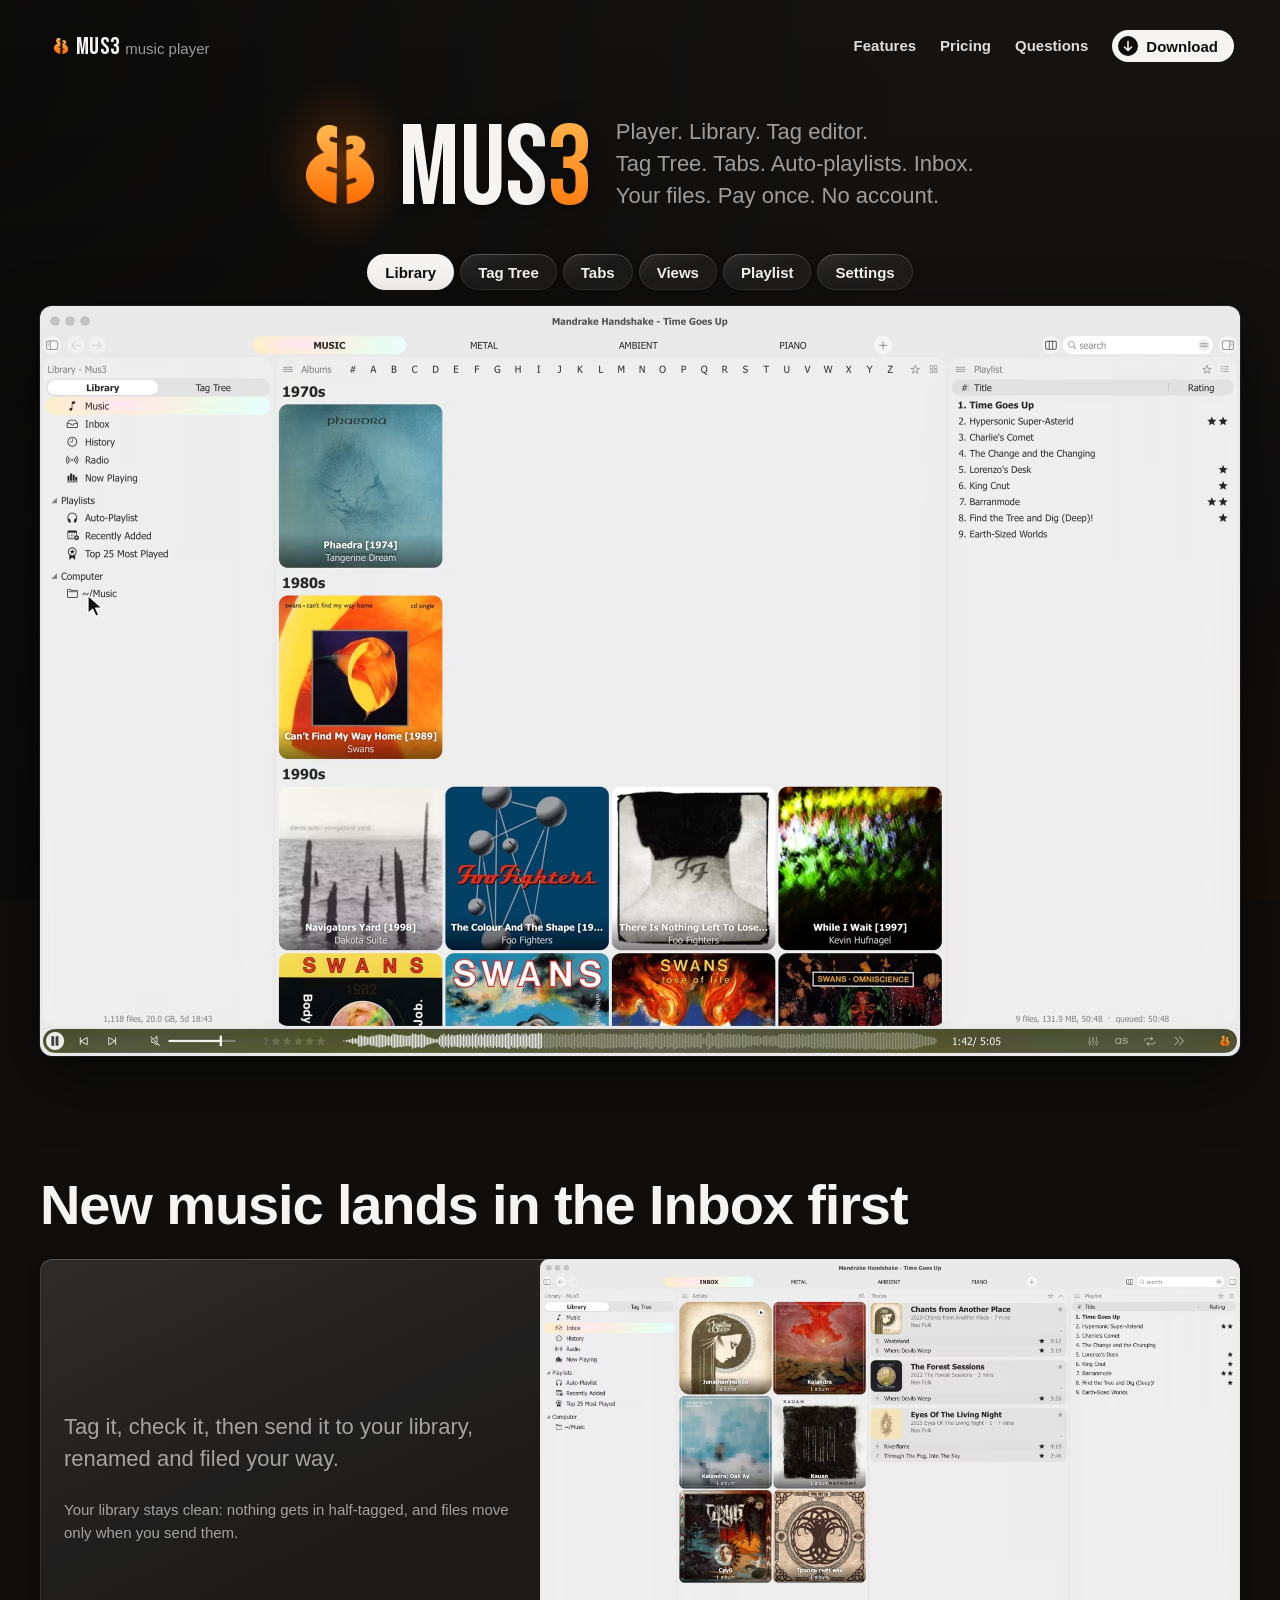
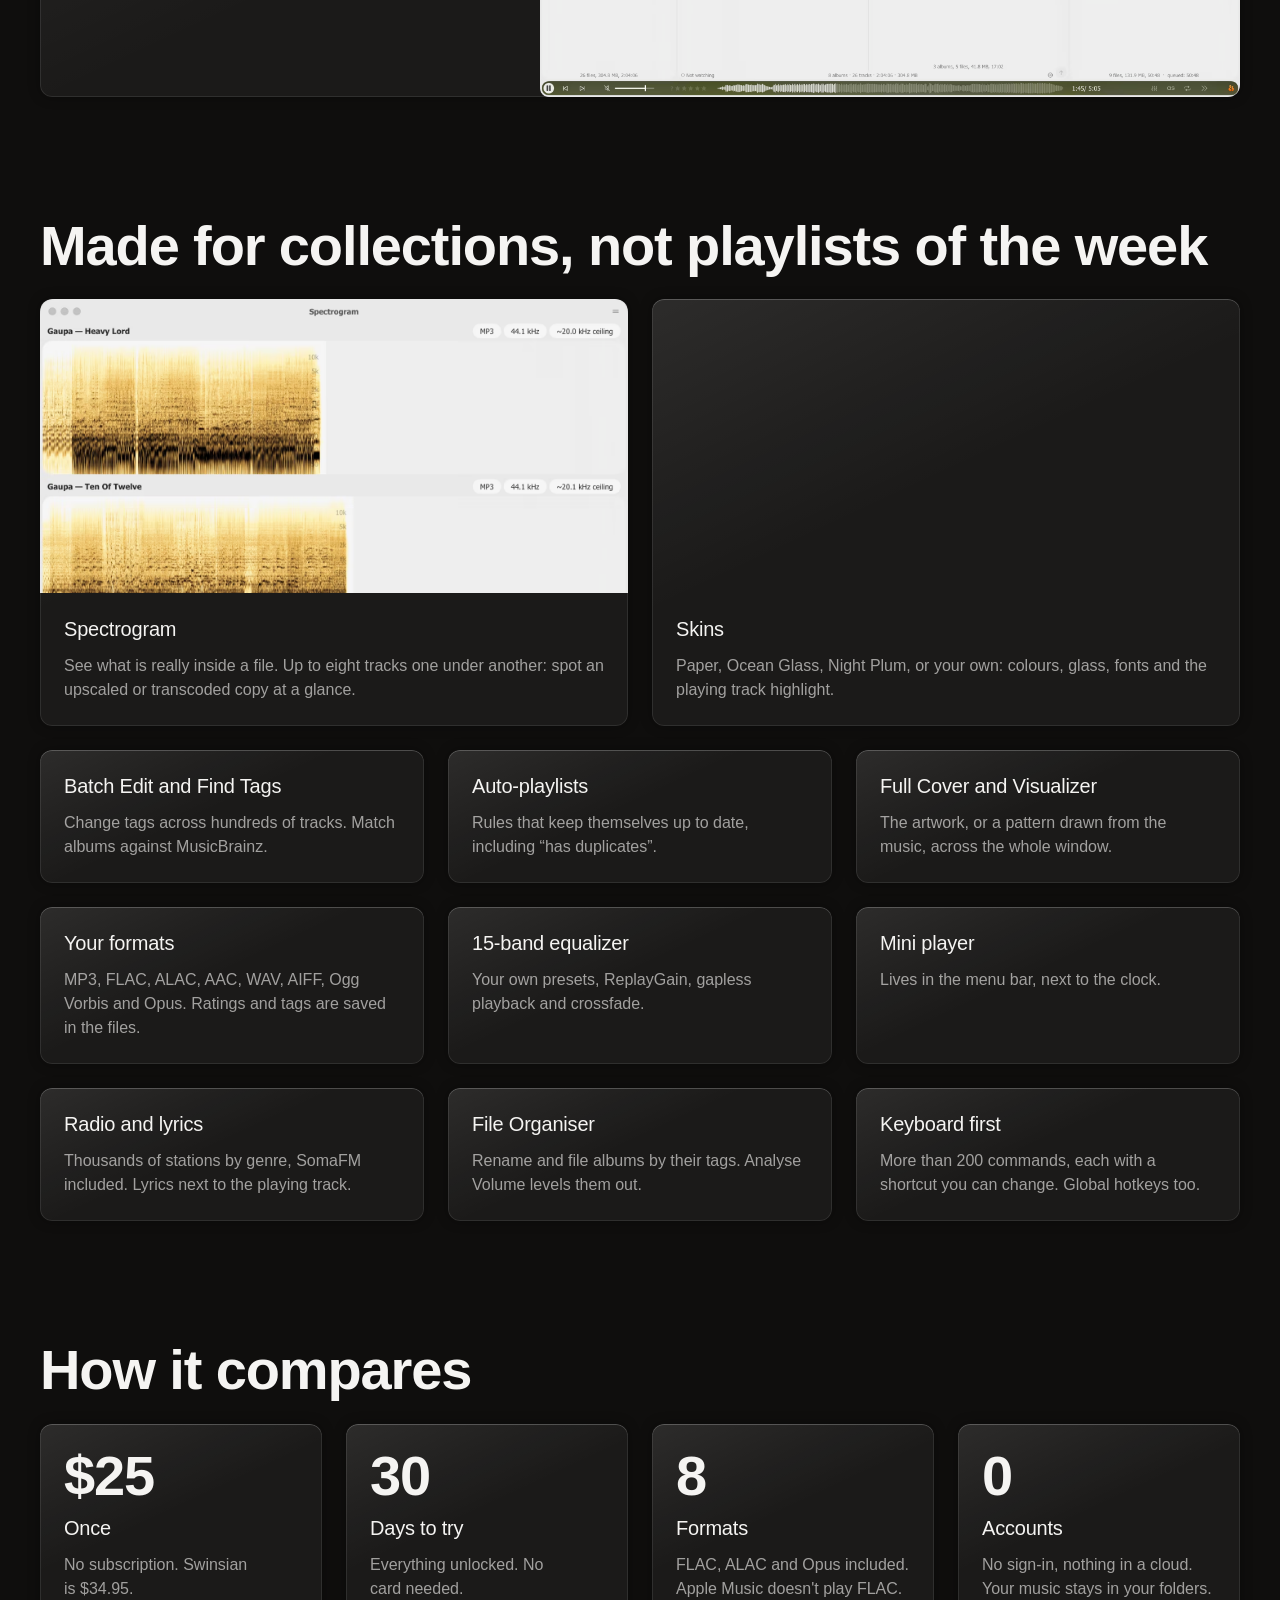
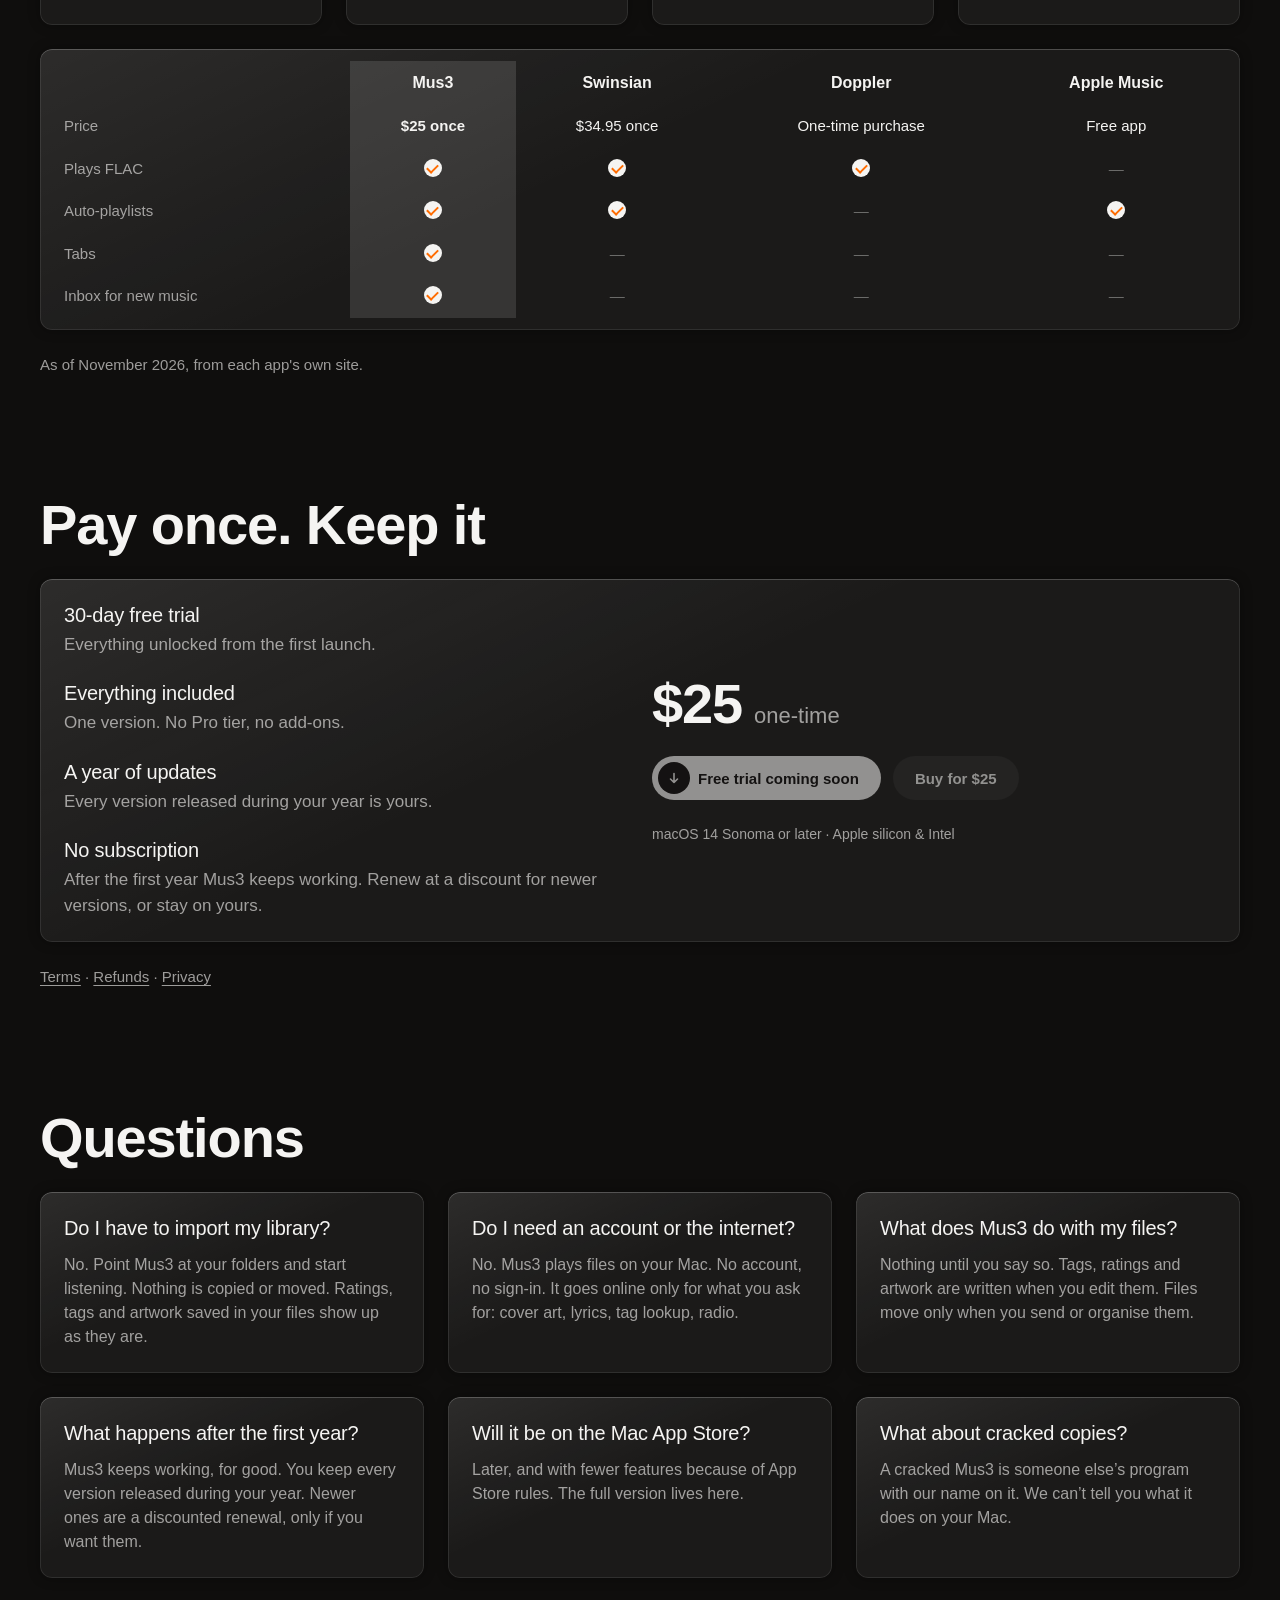
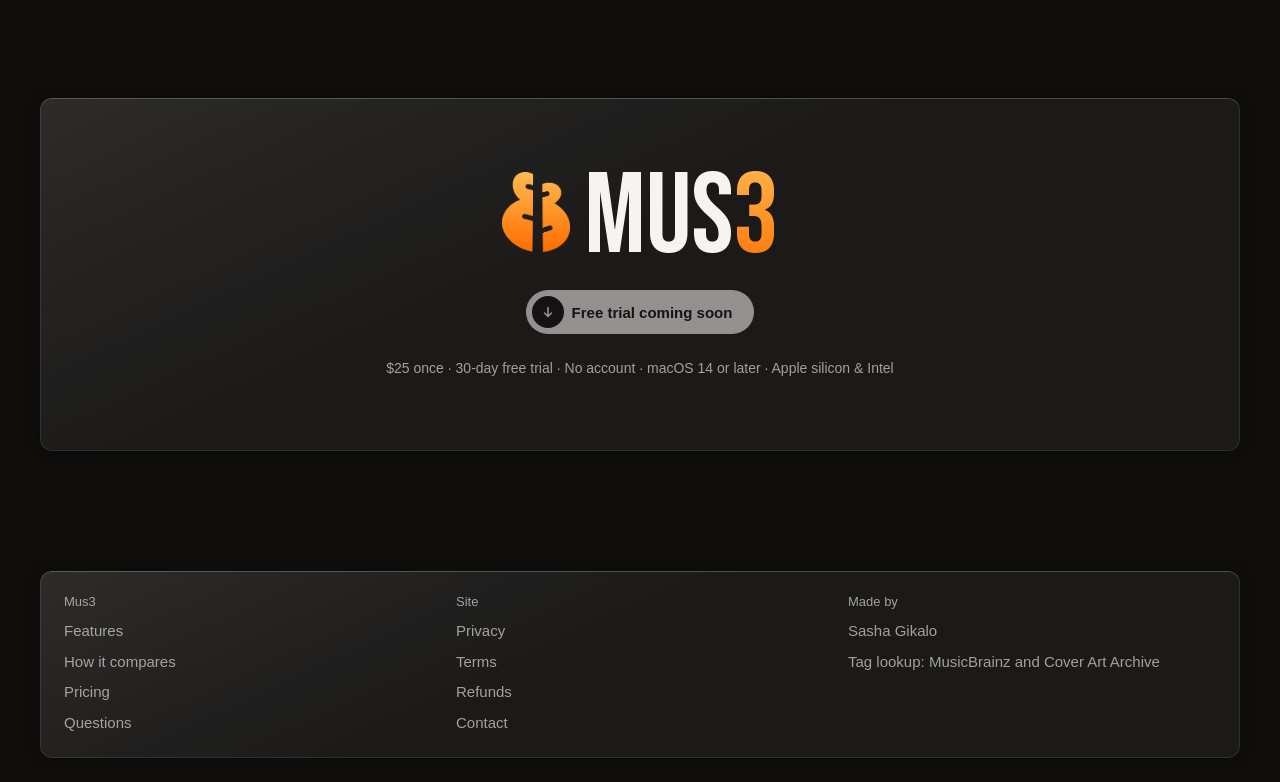
==== index.html @ f8a2e1d0 "Mus3 site Co-Authored-By: Claude Opus 5.5 <noreply@anthropic.com>" ====
<!doctype html>
<html lang="en">
<head>
<meta charset="utf-8">
<meta name="viewport" content="width=device-width, initial-scale=1">
<title>Mus3 — a music player for people who own their music</title>
<meta name="description" content="Mus3 is a music player, library and tag editor for macOS. Tag Tree, tabs, auto-playlists, batch tag editing, Inbox for new music. $25 once, 30-day free trial.">
<link rel="canonical" href="https://mus3.app/">
<link rel="icon" type="image/png" sizes="32x32" href="assets/favicon-32.png">
<link rel="icon" type="image/png" sizes="512x512" href="assets/icon.png">
<link rel="apple-touch-icon" href="assets/apple-touch-icon.png">
<meta property="og:type" content="website">
<meta property="og:url" content="https://mus3.app/">
<meta property="og:title" content="Mus3 — Player · Library · Editor">
<meta property="og:description" content="A music player for people who own their music. macOS 14 or later. $25 once, 30-day free trial.">
<meta property="og:image" content="https://mus3.app/assets/og.png">
<meta property="og:image:width" content="1200"><meta property="og:image:height" content="630">
<meta name="twitter:card" content="summary_large_image">
<meta name="theme-color" content="#0F0E0D">
<script>/* Движение (знак, ветер, листья, макет, появление блоков) — только если в системе не включено «Уменьшить движение».
   ?motion в адресе — включить принудительно: для проверки (панель браузера Claude включает «Уменьшить движение») */
if (!matchMedia('(prefers-reduced-motion: reduce)').matches || new URLSearchParams(location.search).has('motion')) document.documentElement.classList.add('motion');</script>
<!-- Для поисковиков: программа и вопросы (ответы — те же, что в #faq: менять вместе) -->
<script type="application/ld+json">
{"@context":"https://schema.org","@graph":[
 {"@type":"SoftwareApplication","name":"Mus3","applicationCategory":"MultimediaApplication","operatingSystem":"macOS 14 or later","url":"https://mus3.app/",
  "description":"Music player, library and tag editor for macOS.","offers":{"@type":"Offer","price":"25","priceCurrency":"USD"}},
 {"@type":"FAQPage","mainEntity":[
  {"@type":"Question","name":"Do I have to import my library?","acceptedAnswer":{"@type":"Answer","text":"No. Point Mus3 at your folders and start listening. Nothing is copied or moved. Ratings, tags and artwork saved in your files show up as they are."}},
  {"@type":"Question","name":"Do I need an account or the internet?","acceptedAnswer":{"@type":"Answer","text":"No. Mus3 plays files on your Mac. No account, no sign-in. It goes online only for what you ask for: cover art, lyrics, tag lookup, radio."}},
  {"@type":"Question","name":"What does Mus3 do with my files?","acceptedAnswer":{"@type":"Answer","text":"Nothing until you say so. Tags, ratings and artwork are written when you edit them. Files move only when you send or organise them."}},
  {"@type":"Question","name":"What happens after the first year?","acceptedAnswer":{"@type":"Answer","text":"Mus3 keeps working, for good. You keep every version released during your year. Newer ones are a discounted renewal, only if you want them."}},
  {"@type":"Question","name":"Will it be on the Mac App Store?","acceptedAnswer":{"@type":"Answer","text":"Later, and with fewer features because of App Store rules. The full version lives here."}},
  {"@type":"Question","name":"What about cracked copies?","acceptedAnswer":{"@type":"Answer","text":"A cracked Mus3 is someone else's program with our name on it. We can't tell you what it does on your Mac."}}]}]}
</script>
<style>
/* Страница устроена как сайт Sapfire (Sapfire/promo/site/index.html): один задник под всей страницей, поверх — стеклянные блоки;
   шапка-капсула; первый экран — знак · слово · слоган и живое окно; главный раздел «текст + снимок»; остальное плитками;
   цифры и таблица сравнения; последний экран; подвал-оглавление. Все размеры — отсюда, остальное выводится. */
:root {
  --lead-fs: clamp(19px, 2vw, 22px);   /* кегль слогана: от него в первом экране считается кегль слова */
  --display-cap-h: .7em;     /* высота прописных Bebas */
  --display-cap: -.052em;    /* центр прописных Bebas выше центра строки */
  --m: 24px;                 /* один модуль отступа: поля, промежутки, отступ внутри блока */
  --max: 1200px;
  --win-w: 1600; --win-r: 16;   /* окно Mus3 в точках: ширина и угол */
  --r-block: calc(min(var(--max), 100vw - 2 * var(--m)) * var(--win-r) / var(--win-w));   /* блок раздела = угол окна Mus3 на экране (при 1200 — 12) */
  --r-inner: max(0px, var(--r-block) - var(--m));   /* вложенное в блок: R − отступ */
  --h-btn: 44px;             /* кнопка-капсула */
  --h-nav: 44px;             /* шапка-капсула */
  --nav-pad: 6px;            /* отступ кнопки от края шапки и кружка от края кнопки */
  --h-chip: 36px;            /* кнопка сцены над окном */
  --section: calc(var(--m) * 5);   /* расстояние между разделами */
  --h2-fs: clamp(32px, 4.6vw, 56px);   /* заголовок раздела; им же — цифры в #compare и цена */
  --under-nav: calc(var(--h-nav) + 2 * var(--m));

  /* Задник (.bg): почти чёрный нейтральный, чуть тёплый; оранжевый — только как свет из угла и свечение за знаком.
     Блоки — нейтральное белое стекло поверх. Оранжевый остаётся в знаке, «3», отметках таблицы и точке макета */
  --coal: #0F0E0D;           /* фон; текст на светлой кнопке */
  --bg: var(--coal);
  --ink: #F5F4F2;
  --on-ink: var(--coal);
  --mute: rgb(245 244 242 / .62);
  --dark-ink: var(--ink); --dark-mute: var(--mute);   /* имена из блока знака */
  --shade: rgb(255 255 255 / .08);   /* призрачная кнопка, заглушки, строки настроек */
  --glass-rgb: 255 255 255; --glass-a: .05;
  --glass: rgb(var(--glass-rgb) / var(--glass-a));   /* стекло: шапка при прокрутке и все блоки — одно значение */
  --glass-sheen: .08; --glass-hi: .14; --glass-line: .09;   /* отлив, блик по верхней кромке, контур */
  --sh-rgb: 0 0 0; --sh-y: 0px; --sh-blur: 12px; --sh-a: .35;   /* тень блоков */
  --cur-sheen: 4; --cur-edge: 3; --cur-r: 900px; --cur-er: 60px; --cur-near: 200;   /* блик за курсором: сила пятна и кромки, радиусы, с какого расстояния (px) */
  --nav-rgb: 22 21 20; --nav-a: .62; --nav-dim: .7; --nav-blur: 20px; --nav-sat: 1.8;   /* стекло шапки своё: под ней проезжают светлые снимки */
  --glass-fill: linear-gradient(155deg, rgb(255 255 255 / var(--glass-sheen)), rgb(255 255 255 / 0) 45%), var(--glass);
  --glass-edge: inset 0 1px 0 rgb(255 255 255 / var(--glass-hi)), inset 0 0 0 1px rgb(255 255 255 / var(--glass-line)), 0 var(--sh-y) var(--sh-blur) rgb(var(--sh-rgb) / var(--sh-a));

  /* цвета знака: оранжевый сверху вниз */
  --c1: #FFBB51;
  --c2: #FF6C00;
  --mark: linear-gradient(var(--c1), var(--c2));
  --mark-ratio: calc(647 / 761);   /* знак assets/symbol.png: ширина к высоте */

  --sans: -apple-system, BlinkMacSystemFont, "SF Pro Display", "Helvetica Neue", sans-serif;   /* системный: со стороны ничего не грузится */
  --display: "Bebas Neue", "Impact", var(--sans);
}
@media (max-width: 720px) { :root { --m: 16px; } }
@font-face { font-family: "Bebas Neue"; src: url(assets/bebas-neue.woff2) format("woff2"); font-weight: 400; font-style: normal; font-display: swap; }

/* Задник: фиксированный, под всей страницей. Основа стоит; свет — отдельный слой, двигается только transform'ом
   (прокрутка: медленнее страницы и вверх; курсор: чуть к нему) — скрипт внизу */
.bg { position: fixed; inset: 0; z-index: -1; overflow: hidden; pointer-events: none;
      --fill-top: #151413; --fill-bottom: #0B0A0A;
      --light: 255 108 0; --light-a: .34; --light-x: 94%; --light-y: 90%; --light-r: 60vmax;   /* свет: цвет, сила, центр, радиус */
      --dark: 0 0 0; --dark-a: .5;   /* тень слева сверху */
      --par-scroll: .12; --par-max: .3; --par-cursor: 24; }   /* параллакс: доля прокрутки, предел сдвига в высотах экрана (слой света больше экрана на столько же с запасом), сдвиг за курсором, px */
.bg i { position: absolute; display: block; }
.bg .base { inset: 0; background: linear-gradient(to bottom, var(--fill-top), var(--fill-bottom)); }
.bg .dark { inset: -20%; background: radial-gradient(ellipse 55% 70% at 12% 20%, rgb(var(--dark) / var(--dark-a)), rgb(var(--dark) / 0)); }
.bg .glow { inset: -50%; will-change: transform;
            background: radial-gradient(circle var(--light-r) at var(--light-x) var(--light-y), rgb(var(--light) / var(--light-a)), rgb(var(--light) / calc(var(--light-a) * .35)) 30%, rgb(var(--light) / 0) 100%); }

* { box-sizing: border-box; margin: 0; padding: 0; }
html { overflow-x: clip; scroll-behavior: smooth; scroll-padding-top: var(--under-nav); }
body { font: 17px/1.5 var(--sans); background: var(--bg); color: var(--ink); -webkit-font-smoothing: antialiased; }
img { display: block; }
a { color: inherit; text-decoration: none; }
button { font: inherit; color: inherit; background: none; border: 0; cursor: pointer; }
[hidden] { display: none !important; }
.wrap { max-width: calc(var(--max) + 2 * var(--m)); margin: 0 auto; padding: 0 var(--m); }

.block { background: var(--glass-fill); box-shadow: var(--glass-edge); border-radius: var(--r-block); padding: var(--m); }
/* Стекло за курсором: отлив (пятно внутри) и блик кромки. Скрипт внизу ставит блоку --gx/--gy (курсор в его координатах) и --gk (близость) */
.glassy { position: relative; isolation: isolate; }
.glassy.near::before, .glassy.near::after { content: ""; position: absolute; inset: 0; z-index: -1; border-radius: inherit; pointer-events: none; transition: opacity .3s; }
.glassy::before { opacity: calc(var(--gk, 0) * var(--cur-sheen));
                  background: radial-gradient(circle var(--cur-r) at var(--gx, 50%) var(--gy, 50%), rgb(255 255 255 / .08), rgb(255 255 255 / .062) 25%, rgb(255 255 255 / .026) 50%, rgb(255 255 255 / .004) 75%, rgb(255 255 255 / 0) 92%); }
.glassy::after { opacity: calc(var(--gk, 0) * var(--cur-edge)); padding: 1px;
                 background: radial-gradient(circle var(--cur-er) at var(--gx, 50%) var(--gy, 50%), rgb(255 255 255 / .3), rgb(255 255 255 / .233) 25%, rgb(255 255 255 / .099) 50%, rgb(255 255 255 / .014) 75%, rgb(255 255 255 / 0) 92%);
                 -webkit-mask: linear-gradient(#000 0 0) content-box, linear-gradient(#000 0 0); -webkit-mask-composite: xor;
                 mask: linear-gradient(#000 0 0) content-box exclude, linear-gradient(#000 0 0); }

h1, h2, h3 { font-weight: 600; letter-spacing: -.02em; }
h2 { font-size: var(--h2-fs); line-height: 1.05; text-wrap: balance; }
h3 { font-size: 20px; line-height: 1.25; font-weight: 500; letter-spacing: -.01em; }
p { text-wrap: pretty; }
.eyebrow { font: 500 13px/1 var(--sans); color: var(--mute); }
.lead { font-size: var(--lead-fs); line-height: 1.45; color: var(--mute); }
.quiet { font-size: 15px; color: var(--mute); }
.quiet a { text-decoration: underline; text-underline-offset: 3px; }
.meta { font-size: 14px; color: var(--mute); }
.meta span + span::before { content: " · "; }
.meta { text-wrap: balance; }
.meta span { white-space: nowrap; }   /* факт целиком на одной строке: «Apple silicon & Intel» не рвётся */
kbd { display: inline-block; min-width: 24px; padding: 2px 8px; border-radius: 12px; background: var(--shade); font: 500 13px/20px var(--sans); text-align: center; }

.btn { display: inline-flex; align-items: center; gap: 8px; height: var(--h-btn); padding: 0 calc(var(--h-btn) / 2); border-radius: calc(var(--h-btn) / 2);
       font: 600 15px/1 var(--sans); white-space: nowrap; transition: transform .15s; }
.btn:active { transform: scale(.97); }
.btn-primary { background: var(--ink); color: var(--on-ink); }
.btn-ghost { background: var(--shade); }
/* Пока нет сборки и магазина: кнопка видна, но не нажимается (data-todo). Появится .dmg / оплата — вернуть href и прежнюю подпись */
.btn[data-todo] { opacity: .55; pointer-events: none; cursor: default; }
/* Кружок со значком в капсуле: отступ до края — как у кнопки в шапке, круг концентричен торцу капсулы */
.btn .dot { flex: none; width: calc(var(--h-btn) - 2 * var(--nav-pad)); height: calc(var(--h-btn) - 2 * var(--nav-pad)); border-radius: 50%;
            margin-left: calc(var(--nav-pad) - var(--h-btn) / 2); background: var(--on-ink); color: var(--ink); display: grid; place-items: center; }
.btn .dot svg { width: 14px; height: 14px; }
.row { display: flex; flex-wrap: wrap; align-items: center; gap: calc(var(--m) / 2); }

section { margin-top: var(--section); }
.head { display: grid; gap: var(--m); margin-bottom: var(--m); }
.grid3 { display: grid; grid-template-columns: repeat(3, 1fr); gap: var(--m); }
@media (max-width: 900px) { .grid3 { grid-template-columns: 1fr; } }
.tile { display: grid; gap: calc(var(--m) / 2); align-content: start; }
.tile p { color: var(--mute); font-size: 16px; }

/* Появление при прокрутке: блок всплывает, соседи — с шагом 70 мс (--i) */
.motion [data-reveal] { opacity: 0; transform: translateY(16px); transition: opacity .6s ease, transform .6s ease; transition-delay: calc(var(--i, 0) * 70ms); }
.motion [data-reveal].in { opacity: 1; transform: none; }

/* 0. Шапка: наверху без подложки; поехала страница — тёмное стекло (класс .scrolled на <html>) */
.nav { --h-btn: calc(var(--h-nav) - 2 * var(--nav-pad));   /* кнопка в шапке — капсула на 6 меньше, концентрична */
       position: sticky; top: var(--m); z-index: 10; margin-top: var(--m); }
.nav .bar { display: flex; align-items: center; gap: var(--m); height: var(--h-nav); padding: var(--nav-pad); border-radius: calc(var(--h-nav) / 2);
            transition: background-color .3s, box-shadow .3s, -webkit-backdrop-filter .3s, backdrop-filter .3s; }
.scrolled .nav .bar { background: linear-gradient(155deg, rgb(255 255 255 / .14), rgb(255 255 255 / 0) 45%), rgb(var(--nav-rgb) / var(--nav-a));
                      -webkit-backdrop-filter: blur(var(--nav-blur)) saturate(var(--nav-sat)) brightness(var(--nav-dim));
                      backdrop-filter: blur(var(--nav-blur)) saturate(var(--nav-sat)) brightness(var(--nav-dim));
                      box-shadow: var(--glass-edge); }
.logo { display: flex; align-items: center; gap: 8px; font: 400 24px/1 var(--display); letter-spacing: .02em; flex-shrink: 0; white-space: nowrap; }
.glyph { display: block; flex: none; height: var(--display-cap-h); width: calc(var(--display-cap-h) * var(--mark-ratio)); background: var(--mark);   /* знак ростом с прописные MUS3 */
  -webkit-mask: url(assets/symbol.png) center / 100% 100% no-repeat; mask: url(assets/symbol.png) center / 100% 100% no-repeat; }
.nav .logo .glyph { margin-left: calc((var(--h-nav) - var(--display-cap-h)) / 2 - var(--nav-pad)); }   /* на равном отступе от торца */
.nav .logo span { position: relative; top: calc(-1 * var(--display-cap)); }   /* середина прописных Bebas — на середине знака */
.nav .logo small { font: 400 15px/1 var(--sans); letter-spacing: 0; color: var(--mute); }   /* «music player» — кеглем ссылок шапки, приглушённо */
.nav .links { display: flex; gap: var(--m); margin-left: auto; font-size: 15px; font-weight: 600; }
.nav .links a { opacity: .9; } .nav .links a:hover { opacity: 1; }
@media (max-width: 720px) { .nav .links { display: none; } .nav .btn { margin-left: auto; } .nav .bar { gap: 0; } }
@media (max-width: 400px) { .nav .logo small { display: none; } }

/* 1. Первый экран — на общем заднике: знак · слово · слоган, ряд сцен у самого окна, живое окно */
.hero { display: grid; justify-items: center; gap: var(--m); margin-top: calc(var(--m) * 2); text-align: center; }
/* первый экран как у Sapfire: знак · слово · слоган в ряд.
   Высота слова = высота слогана: от верха прописных первой строки до базовой третьей (системный шрифт, строка 1.45: верх прописных .400f, базовая третьей 4.005f → 3.605f).
   Bebas: прописные .7 кегля → кегль слова 3.605f / .7; при строке .85 верх прописных .025 кегля от верха.
   Знак ростом с тот же текст и стоит вровень с ним. Уже 980 — знак и слово в ряд, слоган под ними, по центру */
.intro { --lead-fs: clamp(19px, 2vw, 22px); --text-h: calc(var(--lead-fs) * 3.605); --name-fs: calc(var(--text-h) / .7);
  --cap-top: calc(var(--lead-fs) * .400);
  display: grid; grid-template-columns: repeat(3, auto); grid-template-areas: "mark word lead"; justify-content: center; align-items: start;
  column-gap: var(--m); row-gap: var(--m); text-align: left; }
.intro .emblem { grid-area: mark; width: calc(var(--text-h) * var(--mark-ratio)); min-width: 0; margin: var(--cap-top) 0 0; }
.intro .name { grid-area: word; font: 400 var(--name-fs)/.85 "Bebas Neue", var(--sans); letter-spacing: 0; margin-top: calc(var(--cap-top) - var(--name-fs) * .025);
  text-shadow: 0 2px 12px rgba(0,0,0,.35); }
.hero .intro .lead { grid-area: lead; font: 400 var(--lead-fs)/1.45 var(--sans); color: var(--dark-mute); max-width: none; margin: 0; }
.intro .lead b { font-weight: 600; color: var(--dark-ink); }
@media (max-width: 980px) {
  .intro { grid-template-columns: 1fr auto auto 1fr; grid-template-areas: ". mark word ." "lead lead lead lead"; }   /* знак вплотную к слову, слоган под ними */
  .hero .intro .lead { text-align: center; } }
@media (max-width: 720px) { .intro .lead br { display: none; } }
/* «3» — в цветах знака */
.intro .three { background: var(--mark);
  -webkit-background-clip: text; background-clip: text; color: transparent;
  text-shadow: none; filter: drop-shadow(0 2px 12px rgba(0,0,0,.35));   /* тень как у «Mus», но не поверх цвета */
  display: inline-block; padding: .15em 0; margin: -.15em 0; }   /* фон под цвет шире строки — иначе верх и низ цифры обрезаются (line-height .8) */

/* знак: силуэт из assets/symbol.png (маска), залит цветами иконки. Две половины — слева и справа от ствола — поднимаются по очереди;
   сзади мягкое свечение тех же цветов (градиент, без размытия) */
:root {
  --spring: linear(0, .045, .166, .339, .538, .741, .931, 1.092, 1.216, 1.298, 1.34, 1.344, 1.317, 1.267, 1.203, 1.132, 1.063, 1.001, .95, .913, .89, .881, .884, .896, .916, .939, .963, .985, 1.003, 1.016, 1.024, 1.027, 1.026, 1.022, 1.015, 1.008, 1.001, .996, .992, .99, .99, .991, .993, .996, .999, 1.001, 1.003, 1.004, 1.004, 1.003, 1.002, 1.001, 1);
  --tempo: 1;                                  /* темп появления */
  --t-in: calc(.7s * var(--tempo));            /* половина знака встаёт на место */
  --t-step: calc(.14s * var(--tempo));         /* вторая половина — следом */
  --t-stop: calc(var(--t-step) + var(--t-in) * .35);   /* знак почти на месте — всплывают слово и слоган */
  --t-mark: calc(.5s * var(--tempo));
  --t-glow: 1.4s;                              /* свечение разгорается */
  --t-breath: 6s;                              /* и дальше дышит */
  --mark-split: 52.5%;                           /* где ствол делит знак */
  --mark-rise: 22%;                            /* откуда поднимается половина */
  --glow-a: .34;                               /* сила свечения */
}
.emblem { position: relative; aspect-ratio: var(--mark-ratio); }
.emblem .half { position: absolute; inset: 0; background: var(--mark);
  -webkit-mask: url(assets/symbol.png) center / 100% 100% no-repeat; mask: url(assets/symbol.png) center / 100% 100% no-repeat; }
.emblem .half.l { clip-path: inset(-30% calc(100% - var(--mark-split)) -30% -30%); }
.emblem .half.r { clip-path: inset(-30% -30% -30% var(--mark-split)); }
.emblem .glow { position: absolute; inset: -60%; z-index: -1; pointer-events: none; opacity: var(--glow-a);
  background: radial-gradient(closest-side, var(--c2), rgb(255 108 0 / .35) 45%, transparent 100%); }
/* листочки: ромбики цвета кроны слетают из-под курсора (скрипт внизу страницы); только transform и opacity */
.emblem { --leaf: 9%; }                        /* ширина листочка от ширины знака */
.emblem .leaf { position: absolute; left: 0; top: 0; width: var(--leaf); aspect-ratio: 5 / 8; margin: calc(var(--leaf) * -.8) 0 0 calc(var(--leaf) * -.5);
  clip-path: polygon(50% 0, 100% 50%, 50% 100%, 0 50%); pointer-events: none; will-change: transform, opacity; }
.motion .emblem .half { animation: half-in var(--t-in) var(--spring) both; }
.motion .emblem .half.r { animation-delay: var(--t-step); }
.motion .emblem .glow { animation: fade-in var(--t-glow) ease-out var(--t-stop) both, breath var(--t-breath) ease-in-out calc(var(--t-stop) + var(--t-glow)) infinite; }
.motion .intro .name, .motion .intro .lead { animation: rise var(--t-mark) var(--spring) var(--t-stop) both; }
@keyframes half-in { from { opacity: 0; transform: translateY(var(--mark-rise)); } 30% { opacity: 1; } }
@keyframes fade-in { from { opacity: 0; } }
@keyframes rise { from { opacity: 0; transform: translateY(.08em); } }
@keyframes breath { 50% { opacity: calc(var(--glow-a) * .7); transform: scale(1.05); } }

/* Сцены: фишки-стекло у самого окна; подписи сцены на экране нет — сцену видно в окне (строка остаётся для чтения с экрана) */
.scenes { display: flex; flex-wrap: wrap; justify-content: center; gap: 6px; margin-top: calc(var(--m) / 2); }
.scenes button { position: relative; overflow: hidden; isolation: isolate; height: var(--h-chip); padding: 0 calc(var(--h-chip) / 2); border-radius: calc(var(--h-chip) / 2);
                 font: 600 15px/1 var(--sans); background: var(--glass-fill); transition: background-color .2s, color .2s, transform .15s;
                 box-shadow: inset 0 1px 0 rgb(255 255 255 / var(--glass-hi)), inset 0 0 0 1px rgb(255 255 255 / var(--glass-line)), 0 calc(var(--sh-y) / 2) calc(var(--sh-blur) / 2) rgb(var(--sh-rgb) / calc(var(--sh-a) * .7)); }
.scenes button:hover { background: linear-gradient(rgb(255 255 255 / .08), rgb(255 255 255 / .08)), var(--glass-fill); }
.scenes button:active { transform: scale(.97); }
.scenes button:focus-visible { outline: 2px solid var(--ink); outline-offset: 2px; }
.scenes button.on { background: var(--ink); color: var(--on-ink); box-shadow: none; }
/* Мерцание: фишки по очереди слева направо на миг светлеют; на выбранной не нужно. Меняется только яркость */
.scenes button::after { content: ""; position: absolute; inset: 0; z-index: -1; pointer-events: none; border-radius: inherit; background: rgb(255 255 255 / .22); opacity: 0;
                        animation: chip-twinkle 5s ease-in-out infinite; animation-delay: calc(var(--i, 0) * .18s + 1s); }
.scenes button:nth-child(2) { --i: 1; } .scenes button:nth-child(3) { --i: 2; } .scenes button:nth-child(4) { --i: 3; } .scenes button:nth-child(5) { --i: 4; } .scenes button:nth-child(6) { --i: 5; }
.scenes button.on::after { content: none; }
@keyframes chip-twinkle { 0%, 100% { opacity: 0; } 6% { opacity: 1; } 14% { opacity: 0; } }
/* Телефон: живой окно не читается — вместо него снимок с углами окна, фишек нет */
.still { display: none; width: 100%; height: auto; border-radius: calc(100vw / var(--win-w) * var(--win-r)); box-shadow: 0 0 0 1px rgb(255 255 255 / .1); }
@media (max-width: 720px) { .scenes, .mock { display: none; } .still { display: block; } }
.scene-line { position: absolute; width: 1px; height: 1px; overflow: hidden; clip-path: inset(50%); white-space: nowrap; }

/* живой макет окна (assets/mock.js): 1 точка окна = 100cqw / 1600 */
.mock { --pt: calc(100cqw / 1600); position: relative; width: 100%; container-type: inline-size; margin-top: calc(var(--m) / 2); }
.mock .win { position: relative; width: calc(var(--pt) * 1600); height: calc(var(--pt) * 1000); margin: 0 auto; border-radius: calc(var(--pt) * 16); overflow: hidden; background: #E9E8E7;
             transition: width .7s cubic-bezier(.22, 1, .36, 1);
             box-shadow: 0 calc(var(--pt) * 30) calc(var(--pt) * 80) rgb(0 0 0 / .55), 0 0 0 1px rgb(255 255 255 / .1); }
.mock .frame { position: absolute; inset: 0; width: 100%; height: 100%; object-fit: cover; opacity: 0; transition: opacity .3s; }   /* cover: пока окно сжимается, кадр срезается с боков поровну */
/* Full Cover и Visualizer: окно, как в самой программе, сжимается до квадрата 1000×1000 по центру */
.mock .win.sq { width: calc(var(--pt) * 1000); }
.mock .frame.on { opacity: 1; }
.mock .vis { position: absolute; inset: 0; width: 100%; height: 100%; object-fit: contain; background: #120E19; opacity: 0; transition: opacity .4s; }
.mock .vis.on { opacity: 1; }
/* окошко поверх окна (панель вида, Preferences): x, y, ширина — в точках окна */
.mock .layer { position: absolute; left: 0; top: 0; width: calc(var(--w, 300) * var(--pt));
               transform: translate(calc(var(--x, 0) * var(--pt)), calc(var(--y, 0) * var(--pt))) scale(.96); opacity: 0; pointer-events: none;
               transition: transform .9s cubic-bezier(.22, 1, .36, 1), opacity .25s; filter: drop-shadow(0 calc(var(--pt) * 10) calc(var(--pt) * 24) rgb(0 0 0 / .28)); }
.mock .layer.on { opacity: 1; transform: translate(calc(var(--x, 0) * var(--pt)), calc(var(--y, 0) * var(--pt))); }
.mock .layer img { width: 100%; height: auto; }
/* курсор и нажатие — нарисованные, ходят сами */
.mock .cursor { position: absolute; left: 0; top: 0; width: calc(var(--pt) * 22); z-index: 3; pointer-events: none;
                transform: translate(calc(var(--x, 800) * var(--pt)), calc(var(--y, 620) * var(--pt))); transition: transform .7s cubic-bezier(.45, 0, .25, 1); }
.mock .ring { position: absolute; left: 0; top: 0; width: calc(var(--pt) * 36); aspect-ratio: 1; border-radius: 50%; z-index: 2; pointer-events: none; opacity: 0;
              background: rgb(0 0 0 / .18); box-shadow: 0 0 0 calc(var(--pt) * 2) rgb(255 255 255 / .9);
              transform: translate(calc(var(--x, 0) * var(--pt) - 50%), calc(var(--y, 0) * var(--pt) - 50%)) scale(.3); }
.mock .ring.go { animation: tap .45s cubic-bezier(.22, 1, .36, 1); }
@keyframes tap { 0% { opacity: .9; } 100% { opacity: 0; transform: translate(calc(var(--x, 0) * var(--pt) - 50%), calc(var(--y, 0) * var(--pt) - 50%)) scale(1); } }
/* ход пользователя: нажал в окне — нарисованный курсор прячется, следующий пункт отмечен пульсирующей точкой (зона нажатия 64 точки) */
.mock { cursor: pointer; }
.mock.manual { cursor: default; }
.mock.manual .cursor { opacity: 0; }
.mock .spot { position: absolute; left: 0; top: 0; width: calc(var(--pt) * 64); aspect-ratio: 1; border-radius: 50%; z-index: 4; display: none; cursor: pointer;
              transform: translate(calc(var(--x, 0) * var(--pt) - 50%), calc(var(--y, 0) * var(--pt) - 50%)); }
.mock .spot.on { display: block; }
.mock .spot::before, .mock .spot::after { content: ""; position: absolute; inset: 25%; border-radius: 50%; }
.mock .spot::before { background: var(--c1); box-shadow: 0 0 0 calc(var(--pt) * 3) #fff, 0 calc(var(--pt) * 2) calc(var(--pt) * 10) rgb(0 0 0 / .35); transform: scale(.45); }
.mock .spot::after { box-shadow: 0 0 0 calc(var(--pt) * 3) var(--c1); animation: hint 1.4s cubic-bezier(.22, 1, .36, 1) infinite; }
.mock .spot:focus-visible { outline: 2px solid var(--ink); }
@keyframes hint { from { opacity: .9; transform: scale(.5); } to { opacity: 0; transform: scale(1.6); } }
/* клавиши под окном */
.mock .keys { position: absolute; left: 50%; bottom: calc(var(--m) * -1); transform: translate(-50%, 50%); z-index: 3; height: var(--h-chip);
              padding: 0 calc(var(--h-chip) / 2); border-radius: calc(var(--h-chip) / 2); display: grid; place-items: center;
              font: 600 15px/1 var(--sans); color: var(--bg); background: var(--ink); opacity: 0; transition: opacity .25s; }
.mock .keys.on { opacity: 1; }
.mock { margin-top: calc(var(--m) * 2 / 3 - var(--m)); }   /* от фишек до окна — 2/3 модуля */
.mock .win { border-radius: calc(var(--pt) * var(--win-r)); box-shadow: 0 calc(var(--pt) * 30) calc(var(--pt) * 80) rgb(var(--sh-rgb) / .55), 0 0 0 1px rgb(255 255 255 / .1); }

/* 2. Главный раздел: текст слева, снимок справа — вровень с краем блока (внутри поля радиус R − поле вышел бы прямым) */
.duo { display: grid; grid-template-columns: 5fr 7fr; padding: 0; overflow: hidden; }
.duo .text { display: grid; gap: var(--m); align-content: center; padding: var(--m); }
.pic { display: block; width: 100%; height: auto; }
.duo .pic { height: 100%; object-fit: cover; object-position: left top; }
/* 3. Остальное: два снимка с подписью, под ними плитки */
.shots2 { display: grid; grid-template-columns: 1fr 1fr; gap: var(--m); }
.shots2 .tile { padding: 0; overflow: hidden; gap: 0; }
.shots2 .pic { aspect-ratio: 2 / 1; object-fit: cover; object-position: left top; }
.shots2 figcaption { display: grid; gap: calc(var(--m) / 2); padding: var(--m); }
@media (max-width: 900px) { .duo, .shots2 { grid-template-columns: 1fr; } .duo .pic { height: auto; } }
.more { margin-top: var(--m); }

/* 4. Сравнение: четыре цифры (кеглем заголовка раздела) и таблица в блоке; столбец Mus3 светлее, без линий между строками */
.stats { display: grid; grid-template-columns: repeat(4, 1fr); gap: var(--m); margin-bottom: var(--m); }
.stats .tile { grid-row: span 3; grid-template-rows: subgrid; }   /* цифра, подпись, текст — общие строки на весь ряд */
@media (max-width: 900px) { .stats { grid-template-columns: repeat(2, 1fr); } }
.stats b, .sum { font-size: var(--h2-fs); line-height: 1; font-weight: 600; letter-spacing: -.02em; font-variant-numeric: tabular-nums; }
.cmp { --r-inner-cmp: max(0px, var(--r-block) - var(--m) / 2); padding: calc(var(--m) / 2); overflow-x: auto; scrollbar-width: none; }   /* поле со всех сторон одно — столбец Mus3 концентричен блоку */
.cmp table { width: 100%; border-collapse: separate; border-spacing: 0; font-size: 15px; }
.cmp th, .cmp td { padding: 10px calc(var(--m) / 2); text-align: center; white-space: nowrap; }
.cmp thead th { font-weight: 600; font-size: 16px; }
.cmp tbody th { text-align: left; font-weight: 400; color: var(--mute); }
.cmp .me { background: rgb(255 255 255 / .12); font-weight: 600; }
.cmp thead .me { border-radius: var(--r-inner-cmp) var(--r-inner-cmp) 0 0; }
.cmp tbody tr:last-child .me { border-radius: 0 0 var(--r-inner-cmp) var(--r-inner-cmp); }
.cmp .y { display: inline-block; width: 18px; height: 18px; border-radius: 50%; background: var(--ink); vertical-align: -3px; }
.cmp .y::after { content: ""; display: block; width: 5px; height: 9px; margin: 3px auto 0; border: solid var(--c2); border-width: 0 2px 2px 0; transform: rotate(45deg); }
.cmp .n { font-style: normal; color: var(--mute); opacity: .6; }
@media (max-width: 720px) { .cmp tbody th { white-space: normal; min-width: 7.5em; } }

/* 5. Цена: что входит — слева, сумма и кнопки — справа */
.pricing { display: grid; grid-template-columns: 1fr 1fr; gap: var(--m); }
.facts { display: grid; gap: var(--m); align-content: start; }
.facts div { display: grid; gap: 4px; }
.facts p { color: var(--mute); }
.buy { display: grid; gap: var(--m); align-content: center; justify-items: start; }
.sum small { font-size: var(--lead-fs); font-weight: 400; letter-spacing: 0; color: var(--mute); margin-left: calc(var(--m) / 2); }
@media (max-width: 720px) { .pricing { grid-template-columns: 1fr; } }

/* 7. Последний экран */
.final { text-align: center; display: grid; justify-items: center; gap: var(--m); padding: calc(var(--m) * 3) var(--m); }
.final .lockup { display: flex; align-items: center; gap: calc(var(--m) * .6); font-size: calc(var(--lead-fs) * 3.605 / .7); }   /* тот же кегль слова, что в первом экране */
.final .lockup .name { font: 400 1em/.85 var(--display); letter-spacing: 0; }
.final .lockup .glyph { position: relative; top: var(--display-cap); }
.final .three { background: var(--mark); -webkit-background-clip: text; background-clip: text; color: transparent; display: inline-block; padding: .15em 0; margin: -.15em 0; }
@media (max-width: 980px) { .final .lockup { font-size: clamp(56px, 12vw, 150px); } }

/* Подвал — оглавление */
footer { margin: var(--section) 0 var(--m); }
/* Листья, долетевшие до последнего блока: слой падения поверх страницы (координаты документа) и лежащие на дне блока #download до перезагрузки */
.fall { position: absolute; left: 0; top: 0; width: 100%; height: 0; z-index: 5; pointer-events: none; }
.fall i, .final .rest { position: absolute; left: 0; top: 0; width: var(--lw); aspect-ratio: 5 / 8; margin: calc(var(--lw) * -.8) 0 0 calc(var(--lw) * -.5);
  clip-path: polygon(50% 0, 100% 50%, 50% 100%, 0 50%); will-change: transform; }
.final { position: relative; }
.final .rest { top: auto; margin: 0 0 0 calc(var(--lw) * -.5); transform-origin: 50% 50%; pointer-events: none; }
.cols { display: grid; grid-template-columns: repeat(3, 1fr); gap: var(--m); }
.cols div { display: grid; gap: 8px; align-content: start; font-size: 15px; color: var(--mute); }
.cols .eyebrow { margin-bottom: 4px; }
.cols a:hover { color: var(--ink); }
@media (max-width: 720px) { .cols { grid-template-columns: 1fr; } }
</style>
</head>
<body>
<div class="bg" aria-hidden="true"><i class="base"></i><i class="dark"></i><i class="glow"></i></div>

<!-- 0. Шапка -->
<div class="wrap nav">
  <div class="bar">
    <a class="logo" href="#top"><i class="glyph"></i><span>Mus3 <small>music player</small></span></a>
    <nav class="links"><a href="#features">Features</a><a href="#pricing">Pricing</a><a href="#faq">Questions</a></nav>
    <a class="btn btn-primary" href="#pricing"><i class="dot"><svg viewBox="0 0 14 14" fill="none" stroke="currentColor" stroke-width="1.6" stroke-linecap="round" stroke-linejoin="round"><path d="M7 2.5v9M3.5 8 7 11.5 10.5 8"/></svg></i><span>Download</span></a>
  </div>
</div>

<main class="wrap" id="top">

  <!-- 1. Первый экран: знак, слово, слоган в три строки; ряд сцен; живое окно Mus3 (assets/mock.js) -->
  <header class="hero">
    <div class="intro">
      <div class="emblem" aria-hidden="true"><i class="glow"></i><i class="half l"></i><i class="half r"></i></div>
      <h1 class="name">Mus<span class="three">3</span></h1>
      <p class="lead">Player. Library. Tag editor. <br>Tag Tree. Tabs. Auto‑playlists. Inbox. <br>Your files. Pay once. No account.</p>
    </div>
    <div class="scenes" data-scenes role="group" aria-label="Show a feature"></div>
    <p class="scene-line" data-scene-line aria-live="polite"></p>
    <div class="mock" data-mock>
      <div class="win">
        <img class="frame on" src="assets/mock/L0.avif?5" alt="Mus3 window: library on the left, album covers in the middle, playlist on the right">
        <img class="frame" alt="">
        <video class="vis" src="assets/mock/visualizer.mp4?2" muted loop playsinline preload="none"></video>
      </div>
      <div class="layer"><img alt=""></div>
      <i class="ring"></i>
      <button class="spot" type="button" aria-label="Next step"></button>
      <svg class="cursor" viewBox="0 0 22 32" aria-hidden="true"><path d="M2 2v24l6.2-5.8 4.3 9.6 3.9-1.7-4.2-9.4h8.6z" fill="#111" stroke="#fff" stroke-width="1.6" stroke-linejoin="round"/></svg>
      <span class="keys" aria-hidden="true"></span>
    </div>
    <!-- Телефон: вместо живого макета и фишек — один снимок окна (как у Sapfire) -->
    <img class="still" src="assets/mock/C0.avif?5" width="2400" height="1500" alt="Mus3 window: Tag Tree on the left, album covers with an open album, playlist on the right">
  </header>

  <!-- 2. Inbox — последнее слово второй строки слогана и то, чего в первом экране нет. Снимок настоящий (tools/shoot) -->
  <section id="inbox">
    <div class="head"><h2>New music lands in the Inbox first</h2></div>
    <div class="block duo" data-reveal>
      <div class="text">
        <p class="lead">Tag it, check it, then send it to your library, renamed and filed your way.</p>
        <p class="quiet">Your library stays clean: nothing gets in half‑tagged, and files move only when you send them.</p>
      </div>
      <img class="pic" src="assets/shots/inbox.avif?2" width="2400" height="1500" decoding="async" alt="Mus3 Inbox: new albums grouped by artist, waiting to be tagged">
    </div>
  </section>

  <!-- 3. Остальное — только то, чего нет в первом экране: два снимка и короткие плитки -->
  <section id="features">
    <div class="head"><h2>Made for collections, not playlists of the week</h2></div>
    <div class="shots2">
      <figure class="block tile" data-reveal style="--i: 0">
        <img class="pic" src="assets/shots/spectrogram-skin.avif" width="1440" height="1576" decoding="async" loading="lazy" alt="Mus3 Spectrogram window: tracks one under another with format, sample rate and frequency ceiling">
        <figcaption><h3>Spectrogram</h3><p>See what is really inside a file. Up to eight tracks one under another: spot an upscaled or transcoded copy at a glance.</p></figcaption>
      </figure>
      <figure class="block tile" data-reveal style="--i: 1">
        <img class="pic" src="assets/shots/night.avif?2" width="1440" height="900" decoding="async" loading="lazy" alt="Mus3 with the Night Plum skin">
        <figcaption><h3>Skins</h3><p>Paper, Ocean Glass, Night Plum, or your own: colours, glass, fonts and the playing track highlight.</p></figcaption>
      </figure>
    </div>
    <div class="grid3 more">
      <div class="block tile" data-reveal style="--i: 0"><h3>Batch Edit and Find Tags</h3><p>Change tags across hundreds of tracks. Match albums against MusicBrainz.</p></div>
      <div class="block tile" data-reveal style="--i: 1"><h3>Auto‑playlists</h3><p>Rules that keep themselves up to date, including “has duplicates”.</p></div>
      <div class="block tile" data-reveal style="--i: 2"><h3>Full Cover and Visualizer</h3><p>The artwork, or a pattern drawn from the music, across the whole window.</p></div>
      <div class="block tile" data-reveal style="--i: 0"><h3>Your formats</h3><p>MP3, FLAC, ALAC, AAC, WAV, AIFF, Ogg Vorbis and Opus. Ratings and tags are saved in the files.</p></div>
      <div class="block tile" data-reveal style="--i: 1"><h3>15‑band equalizer</h3><p>Your own presets, ReplayGain, gapless playback and crossfade.</p></div>
      <div class="block tile" data-reveal style="--i: 2"><h3>Mini player</h3><p>Lives in the menu bar, next to the clock.</p></div>
      <div class="block tile" data-reveal style="--i: 0"><h3>Radio and lyrics</h3><p>Thousands of stations by genre, SomaFM included. Lyrics next to the playing track.</p></div>
      <div class="block tile" data-reveal style="--i: 1"><h3>File Organiser</h3><p>Rename and file albums by their tags. Analyse Volume levels them out.</p></div>
      <div class="block tile" data-reveal style="--i: 2"><h3>Keyboard first</h3><p>More than 200 commands, each with a shortcut you can change. Global hotkeys too.</p></div>
    </div>
  </section>

  <!-- 4. Сравнение: только проверенное, источники и что перепроверить — site/compare.md. Цифры — те же факты, что в остальных разделах -->
  <section id="compare">
    <div class="head"><h2>How it compares</h2></div>
    <div class="stats">
      <div class="block tile" data-reveal style="--i: 0"><b>$25</b><h3>Once</h3><p>No subscription. Swinsian is $34.95.</p></div>
      <div class="block tile" data-reveal style="--i: 1"><b>30</b><h3>Days to try</h3><p>Everything unlocked. No card needed.</p></div>
      <div class="block tile" data-reveal style="--i: 2"><b>8</b><h3>Formats</h3><p>FLAC, ALAC and Opus included. Apple Music doesn't play FLAC.</p></div>
      <div class="block tile" data-reveal style="--i: 3"><b>0</b><h3>Accounts</h3><p>No sign‑in, nothing in a cloud. Your music stays in your folders.</p></div>
    </div>
    <div class="block cmp" data-reveal>
      <table>
        <thead><tr><th></th><th class=me>Mus3</th><th>Swinsian</th><th>Doppler</th><th>Apple Music</th></tr></thead>
        <tbody>
          <tr><th>Price</th><td class=me>$25 once</td><td>$34.95 once</td><td>One‑time purchase</td><td>Free app</td></tr>
          <tr><th>Plays FLAC</th><td class=me><i class="y" aria-label="Yes"></i></td><td><i class="y" aria-label="Yes"></i></td><td><i class="y" aria-label="Yes"></i></td><td><i class="n" aria-label="No">—</i></td></tr>
          <tr><th>Auto‑playlists</th><td class=me><i class="y" aria-label="Yes"></i></td><td><i class="y" aria-label="Yes"></i></td><td><i class="n" aria-label="No">—</i></td><td><i class="y" aria-label="Yes"></i></td></tr>
          <tr><th>Tabs</th><td class=me><i class="y" aria-label="Yes"></i></td><td><i class="n" aria-label="No">—</i></td><td><i class="n" aria-label="No">—</i></td><td><i class="n" aria-label="No">—</i></td></tr>
          <tr><th>Inbox for new music</th><td class=me><i class="y" aria-label="Yes"></i></td><td><i class="n" aria-label="No">—</i></td><td><i class="n" aria-label="No">—</i></td><td><i class="n" aria-label="No">—</i></td></tr>
        </tbody>
      </table>
    </div>
    <p class="quiet" style="margin-top: var(--m)">As of November 2026, from each app's own site.</p>
  </section>

  <!-- 5. Цена. Ссылки появятся со сборкой и магазином: data-todo — скачивание .dmg и окно оплаты (тогда: href, подпись «Download free trial», снять aria-disabled) -->
  <section id="pricing">
    <div class="head"><h2>Pay once. Keep it</h2></div>
    <div class="block pricing" data-reveal>
      <div class="facts">
        <div><h3>30‑day free trial</h3><p>Everything unlocked from the first launch.</p></div>
        <div><h3>Everything included</h3><p>One version. No Pro tier, no add‑ons.</p></div>
        <div><h3>A year of updates</h3><p>Every version released during your year is yours.</p></div>
        <div><h3>No subscription</h3><p>After the first year Mus3 keeps working. Renew at a discount for newer versions, or stay on yours.</p></div>
      </div>
      <div class="buy">
        <p class="sum">$25<small>one‑time</small></p>
        <div class="row"><a class="btn btn-primary" data-todo="download" aria-disabled="true"><i class="dot"><svg viewBox="0 0 14 14" fill="none" stroke="currentColor" stroke-width="1.6" stroke-linecap="round" stroke-linejoin="round"><path d="M7 2.5v9M3.5 8 7 11.5 10.5 8"/></svg></i><span>Free trial coming soon</span></a><a class="btn btn-ghost" data-todo="buy" aria-disabled="true">Buy for $25</a></div>
        <p class="meta"><span>macOS 14 Sonoma or later</span><span>Apple silicon &amp; Intel</span></p>
      </div>
    </div>
    <p class="quiet" style="margin-top: var(--m)"><a href="terms.html">Terms</a> · <a href="refund.html">Refunds</a> · <a href="privacy.html">Privacy</a></p>
  </section>

  <!-- 6. Вопросы (ответы продублированы в JSON-LD в <head> — менять вместе). Короткие, сеткой, без спойлеров -->
  <section id="faq">
    <div class="head"><h2>Questions</h2></div>
    <div class="grid3">
      <div class="block tile" id="switch"><h3>Do I have to import my library?</h3><p>No. Point Mus3 at your folders and start listening. Nothing is copied or moved. Ratings, tags and artwork saved in your files show up as they are.</p></div>
      <div class="block tile"><h3>Do I need an account or the internet?</h3><p>No. Mus3 plays files on your Mac. No account, no sign‑in. It goes online only for what you ask for: cover art, lyrics, tag lookup, radio.</p></div>
      <div class="block tile"><h3>What does Mus3 do with my files?</h3><p>Nothing until you say so. Tags, ratings and artwork are written when you edit them. Files move only when you send or organise them.</p></div>
      <div class="block tile"><h3>What happens after the first year?</h3><p>Mus3 keeps working, for good. You keep every version released during your year. Newer ones are a discounted renewal, only if you want them.</p></div>
      <div class="block tile"><h3>Will it be on the Mac App Store?</h3><p>Later, and with fewer features because of App Store rules. The full version lives here.</p></div>
      <div class="block tile"><h3>What about cracked copies?</h3><p>A cracked Mus3 is someone else’s program with our name on it. We can’t tell you what it does on your Mac.</p></div>
    </div>
  </section>

  <!-- 7. Последний экран: знак и слово, кнопка, факты одной строкой -->
  <section class="final block" id="download">
    <div class="lockup"><i class="glyph"></i><h2 class="name">Mus<span class="three">3</span></h2></div>
    <a class="btn btn-primary" data-todo="download" aria-disabled="true"><i class="dot"><svg viewBox="0 0 14 14" fill="none" stroke="currentColor" stroke-width="1.6" stroke-linecap="round" stroke-linejoin="round"><path d="M7 2.5v9M3.5 8 7 11.5 10.5 8"/></svg></i><span>Free trial coming soon</span></a>
    <p class="meta"><span>$25 once</span><span>30‑day free trial</span><span>No account</span><span>macOS 14 or later</span><span>Apple silicon &amp; Intel</span></p>
  </section>

  <!-- Подвал — оглавление -->
  <footer>
    <div class="block">
      <div class="cols">
        <div><span class="eyebrow">Mus3</span><a href="#features">Features</a><a href="#compare">How it compares</a><a href="#pricing">Pricing</a><a href="#faq">Questions</a></div>
        <div><span class="eyebrow">Site</span><a href="privacy.html">Privacy</a><a href="terms.html">Terms</a><a href="refund.html">Refunds</a><a href="mailto:hello@mus3.app">Contact</a></div>
        <div><span class="eyebrow">Made by</span><span>Sasha Gikalo</span><span>Tag lookup: MusicBrainz and Cover Art Archive</span></div>
      </div>
    </div>
  </footer>
</main>

<script>/* шапка стекленеет, как только страница поехала */
const onScroll = () => document.documentElement.classList.toggle('scrolled', scrollY > 4);
addEventListener('scroll', onScroll, { passive: true }); onScroll();
</script>
<script>/* Задник, стекло и появление блоков — как на сайте Sapfire */
(() => {
  const motion = document.documentElement.classList.contains('motion');
  // появление при прокрутке
  const rev = [...document.querySelectorAll('[data-reveal]')];
  const io = new IntersectionObserver(es => es.forEach(e => { if (e.isIntersecting) { e.target.classList.add('in'); io.unobserve(e.target); } }), { rootMargin: '0px 0px -8% 0px' });
  rev.forEach(el => io.observe(el));
  // блик на стекле за курсором: только блокам рядом с курсором (--cur-near)
  const glass = [...document.querySelectorAll('.block')];   // фишкам сцен не нужно: у них своё мерцание
  glass.forEach(el => el.classList.add('glassy'));
  const css = getComputedStyle(document.documentElement), NEAR = parseFloat(css.getPropertyValue('--cur-near')) || 200;
  // свет задника: при прокрутке уходит вверх медленнее страницы, за курсором — чуть к нему
  const glow = document.querySelector('.bg .glow'), bg = getComputedStyle(document.querySelector('.bg'));
  const kS = parseFloat(bg.getPropertyValue('--par-scroll')) || 0, kC = parseFloat(bg.getPropertyValue('--par-cursor')) || 0, kM = parseFloat(bg.getPropertyValue('--par-max')) || 0;
  let mx = null, my = null, raf = 0;
  const frame = () => { raf = 0;
    const cx = mx == null ? 0 : (mx / innerWidth - .5) * kC, cy = my == null ? 0 : (my / innerHeight - .5) * kC;
    if (motion) glow.style.transform = `translate3d(${cx}px, ${cy - Math.min(scrollY * kS, innerHeight * kM)}px, 0)`;
    if (mx == null) return;
    for (const el of document.querySelectorAll('.glassy')) {
      const r = el.getBoundingClientRect();
      if (r.bottom < -NEAR || r.top > innerHeight + NEAR) { el.classList.remove('near'); continue; }
      const dx = Math.max(r.left - mx, 0, mx - r.right), dy = Math.max(r.top - my, 0, my - r.bottom), k = Math.max(0, 1 - Math.hypot(dx, dy) / NEAR);
      el.classList.toggle('near', k > 0);
      if (k > 0) { el.style.setProperty('--gx', (mx - r.left) + 'px'); el.style.setProperty('--gy', (my - r.top) + 'px'); el.style.setProperty('--gk', k.toFixed(3)); }
    }
  };
  const ask = () => { if (!raf) raf = requestAnimationFrame(frame); };
  addEventListener('pointermove', e => { if (e.pointerType === 'touch') return; mx = e.clientX; my = e.clientY; ask(); }, { passive: true });
  addEventListener('scroll', ask, { passive: true });
  document.documentElement.addEventListener('pointerleave', () => { mx = my = null; document.querySelectorAll('.glassy.near').forEach(el => el.classList.remove('near')); ask(); });
})();
</script>
<script>/* листочки слетают со знака под курсором, сам знак покачивается, как от ветра: ромбик появляется там, где курсор над кроной (по маске assets/symbol.png), и падает, качаясь */
(() => {
  const el = document.querySelector('.emblem');
  if (!el || !document.documentElement.classList.contains('motion')) return;
  const EVERY = 55, MAX = 36;                     // не чаще, мс; столько листочков разом
  const FALL = [1.1, 2.1], DRIFT = .7, SWAY = .22, LIFE = [1600, 2600];   // ближние листья: падение, снос и размах взмаха — в высотах знака; время, мс
  const C1 = [255, 187, 81], C2 = [255, 108, 0];  // --c1, --c2
  const rnd = (a, b) => a + Math.random() * (b - a);
  let alpha = null, mw = 0, mh = 0, last = 0, live = 0;
  /* Полёт листа — «падающий лист»: качается из стороны в сторону, как маятник (x — косинусоида), и спускается неровно:
     в крайних точках взмаха почти зависает, в середине разгоняется (вертикальная скорость v·(1 − k·cos 2ωt)). Число взмахов целое —
     поэтому лист приходит точно в цель. Крен — по ходу взмаха; сам ромб медленно переворачивается вокруг длинной оси (rotateY).
     В конце (land) крен и переворот плавно сходятся к положению «лёг плашмя». Кадры — 30 в секунду, между ними браузер ведёт по прямой */
  const GLIDE = { swing: [1.3, 1.9], amp: [22, 48], k: .85, bank: [18, 32], spin: [60, 200] };   // период взмаха, с; размах, px; зависание в краях (0–1); крен, °; переворот, °/с
  const smooth = t => t * t * (3 - 2 * t);
  function glide(x0, y0, x1, y1, ms, o = {}) {
    const T = ms / 1000, P = o.swing ?? rnd(...GLIDE.swing), n = Math.max(1, Math.round(2 * T / P)), w = n * Math.PI / T;
    const A = (o.amp ?? rnd(...GLIDE.amp)) * (Math.random() < .5 ? -1 : 1), v = (y1 - y0) / T, K = GLIDE.k;
    const end = A * (1 - Math.cos(n * Math.PI)), bank = rnd(...GLIDE.bank) * Math.sign(A), spin = rnd(...GLIDE.spin) * (Math.random() < .5 ? -1 : 1);
    const s0 = rnd(0, 360), sEnd = s0 + spin * T, sFlat = Math.round(sEnd / 180) * 180, land = o.land ? Math.min(.6, T * .15) : 0;
    const frames = [], N = Math.max(8, Math.ceil(T * 30));
    for (let q = 0; q <= N; q++) {
      const t = q / N * T, ph = w * t;
      const x = x0 + (x1 - x0 - end) * t / T + A * (1 - Math.cos(ph));
      const y = y0 + v * t - v * K * Math.sin(2 * ph) / (2 * w);
      let b = bank * Math.sin(ph), sp = s0 + spin * t;
      if (land && t > T - land) { const m = smooth((t - T + land) / land); b = b * (1 - m) + o.land * m; sp = sp * (1 - m) + sFlat * m; }
      const f = { transform: `translate(${x.toFixed(1)}px, ${y.toFixed(1)}px) rotate(${(90 + b).toFixed(1)}deg) rotateY(${sp.toFixed(1)}deg)` };
      if (o.fade) f.opacity = Math.min(1, t / (T * .1), (T - t) / (T * o.fade));
      frames.push(f);
    }
    return frames;
  }

  // Некоторые листья летят через всю страницу и ложатся на дно последнего блока (#download) — лежат там до перезагрузки
  const FAR = .18, FAR_MAX = 90, SPEED = [170, 240], WANDER = .35, HEAP = .3;   // доля дальних; сколько всего; средняя скорость спуска, px/с; разброс по ширине блока; прибавка горки (в высотах листа)
  const BINS = 40, heap = new Array(BINS).fill(0);                              // горка: высота по 40 полоскам ширины блока
  let far = 0, layer = null;
  const ground = () => document.querySelector('.final');
  function traveller(x0, y0, color, w) {
    const g = ground(); if (!g || far >= FAR_MAX) return false;
    far++;
    if (!layer) { layer = document.createElement('div'); layer.className = 'fall'; document.body.append(layer); }
    const gr = g.getBoundingClientRect(), gx = gr.left + scrollX, gb = gr.bottom + scrollY, h = w * 1.6;
    // куда ляжет: внутри блока, ближе к точке старта, со сносом по ветру; дно — нижняя кромка блока изнутри
    const u = Math.min(.97, Math.max(.03, (x0 - gx) / gr.width + rnd(-WANDER * .4, WANDER)));
    const bin = Math.min(BINS - 1, Math.floor(u * BINS)), lift = heap[bin];
    heap[bin] += h * HEAP; if (bin > 0) heap[bin - 1] += h * HEAP / 2; if (bin < BINS - 1) heap[bin + 1] += h * HEAP / 2;
    const x1 = gx + u * gr.width, y1 = gb - lift - w / 2, ms = (y1 - y0) / rnd(...SPEED) * 1000;   // центр лежащего листа: плашмя он высотой w
    const rest = rnd(-14, 14);
    const i = document.createElement('i'); i.style.background = color; i.style.setProperty('--lw', w + 'px'); layer.append(i);
    const fr = glide(x0, y0, x1, y1, ms, { land: rest }); fr[0].opacity = 0; fr[Math.min(3, fr.length - 1)].opacity = 1;
    i.animate(fr, { duration: ms, easing: 'linear' }).onfinish = () => {
      i.remove();
      const r = document.createElement('i'); r.className = 'rest'; r.style.background = color; r.style.setProperty('--lw', w + 'px');
      r.style.left = (u * 100) + '%'; r.style.bottom = `${lift - (h * .5 - w * .5)}px`; r.style.transform = `rotate(${90 + rest}deg)`;
      g.append(r);
    };
    return true;
  }
  const img = new Image();
  img.onload = () => { const c = document.createElement('canvas'); mw = c.width = 64; mh = c.height = Math.round(64 * img.height / img.width);
    const g = c.getContext('2d', { willReadFrequently: true }); g.drawImage(img, 0, 0, mw, mh); alpha = g.getImageData(0, 0, mw, mh).data; };
  img.src = 'assets/symbol.png';
  const onCrown = (u, v) => alpha && u >= 0 && u < 1 && v >= 0 && v < 1 && alpha[(Math.floor(v * mh) * mw + Math.floor(u * mw)) * 4 + 3] > 128;
  function leaf(u, v, r) {
    if (live >= MAX) return;
    const i = document.createElement('i'); i.className = 'leaf';
    i.style.background = `rgb(${C1.map((c, k) => Math.round(c + (C2[k] - c) * v)).join(' ')})`;
    const x = u * r.width, y = v * r.height, h = r.height, side = Math.random() < .2 ? -1 : 1;   // ветер дует вправо: туда летит большинство
    if (Math.random() < FAR) {   // этот летит до последнего блока
      const w = r.width * parseFloat(getComputedStyle(el).getPropertyValue('--leaf')) / 100;
      if (traveller(r.left + scrollX + x, r.top + scrollY + y, i.style.background, w)) return;
    }
    el.append(i); live++;
    const ms = rnd(...LIFE);   // ближний: пара взмахов вниз-вбок и тает
    i.animate(glide(x, y, x + side * rnd(.1, DRIFT) * h, y + rnd(...FALL) * h, ms, { swing: rnd(.7, 1), amp: SWAY * h, fade: .35 }),
      { duration: ms, easing: 'linear' }).onfinish = () => { i.remove(); live--; };
  }
  const shed = (e, n = 1) => {
    const r = el.getBoundingClientRect(), u = (e.clientX - r.left) / r.width, v = (e.clientY - r.top) / r.height;
    if (onCrown(u, v)) for (let k = 0; k < n; k++) leaf(u, v, r);
  };
  el.addEventListener('pointermove', e => { const t = performance.now(); if (t - last < EVERY) return; last = t; shed(e); });
  el.addEventListener('pointerdown', e => shed(e, 5));
  // ветер: пока курсор над знаком, крона клонится по ветру и трепещет. Основание стоит на месте, верх уходит дальше (сдвиг, а не поворот целиком);
  // порывы — сумма нескольких несоразмерных волн, поэтому движение не повторяется. Курсор ушёл — ветер плавно стихает
  const LEAN = 1.3;                                   // наклон по ветру, градусы
  const WAVES = [[1.5, 3.1, 0], [.7, 1.37, 1.3], [.3, .61, .5]];   // волны: размах (градусы), период (с), сдвиг
  const GUST = [.55, 5.3], TURN = .28, RISE = 1.2, FADE = 2.2;      // порыв: глубина и период; доля поворота; ветер поднимается и стихает, 1/с
  el.style.transformOrigin = getComputedStyle(el).getPropertyValue('--mark-split').trim() + ' 100%';
  let k = 0, want = 0, t0 = 0, prev = 0, blowing = 0;
  const blow = now => {
    const dt = Math.min(.05, (now - prev) / 1000); prev = now;
    k += (want - k) * Math.min(1, dt * (want ? RISE : FADE));
    if (!want && k < .002) { el.style.transform = ''; blowing = 0; return; }
    const t = (now - t0) / 1000, w = 2 * Math.PI;
    const gust = 1 - GUST[0] / 2 + GUST[0] / 2 * Math.sin(w * t / GUST[1]);
    const a = k * gust * (LEAN + WAVES.reduce((sum, [amp, per, ph]) => sum + amp * Math.sin(w * t / per + ph), 0));
    el.style.transform = `skewX(${(-a).toFixed(3)}deg) rotate(${(a * TURN).toFixed(3)}deg)`;
    blowing = requestAnimationFrame(blow);
  };
  el.addEventListener('pointerenter', () => { want = 1; if (!blowing) { prev = performance.now(); if (!k) t0 = prev; blowing = requestAnimationFrame(blow); } });
  el.addEventListener('pointerleave', () => { want = 0; });
})();
</script>
<script src="assets/mock.js?6"></script>
</body>
</html>
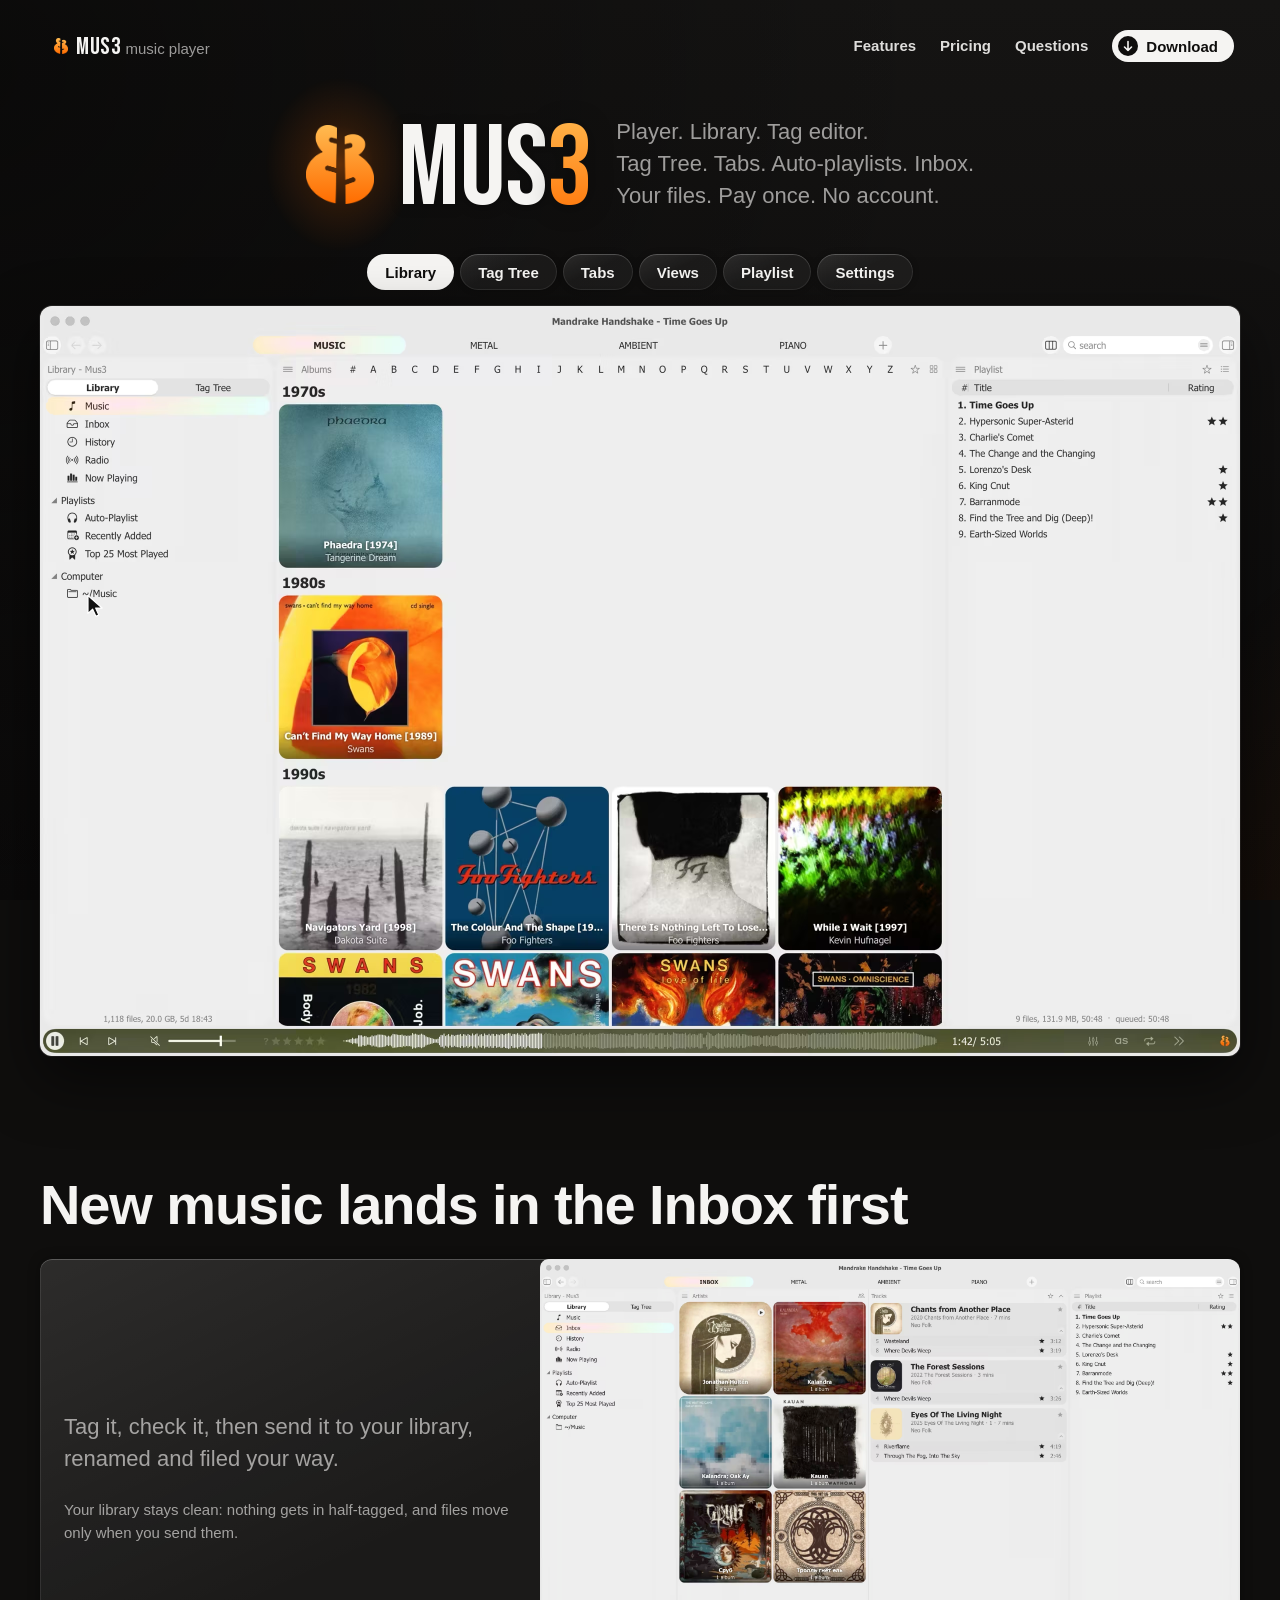
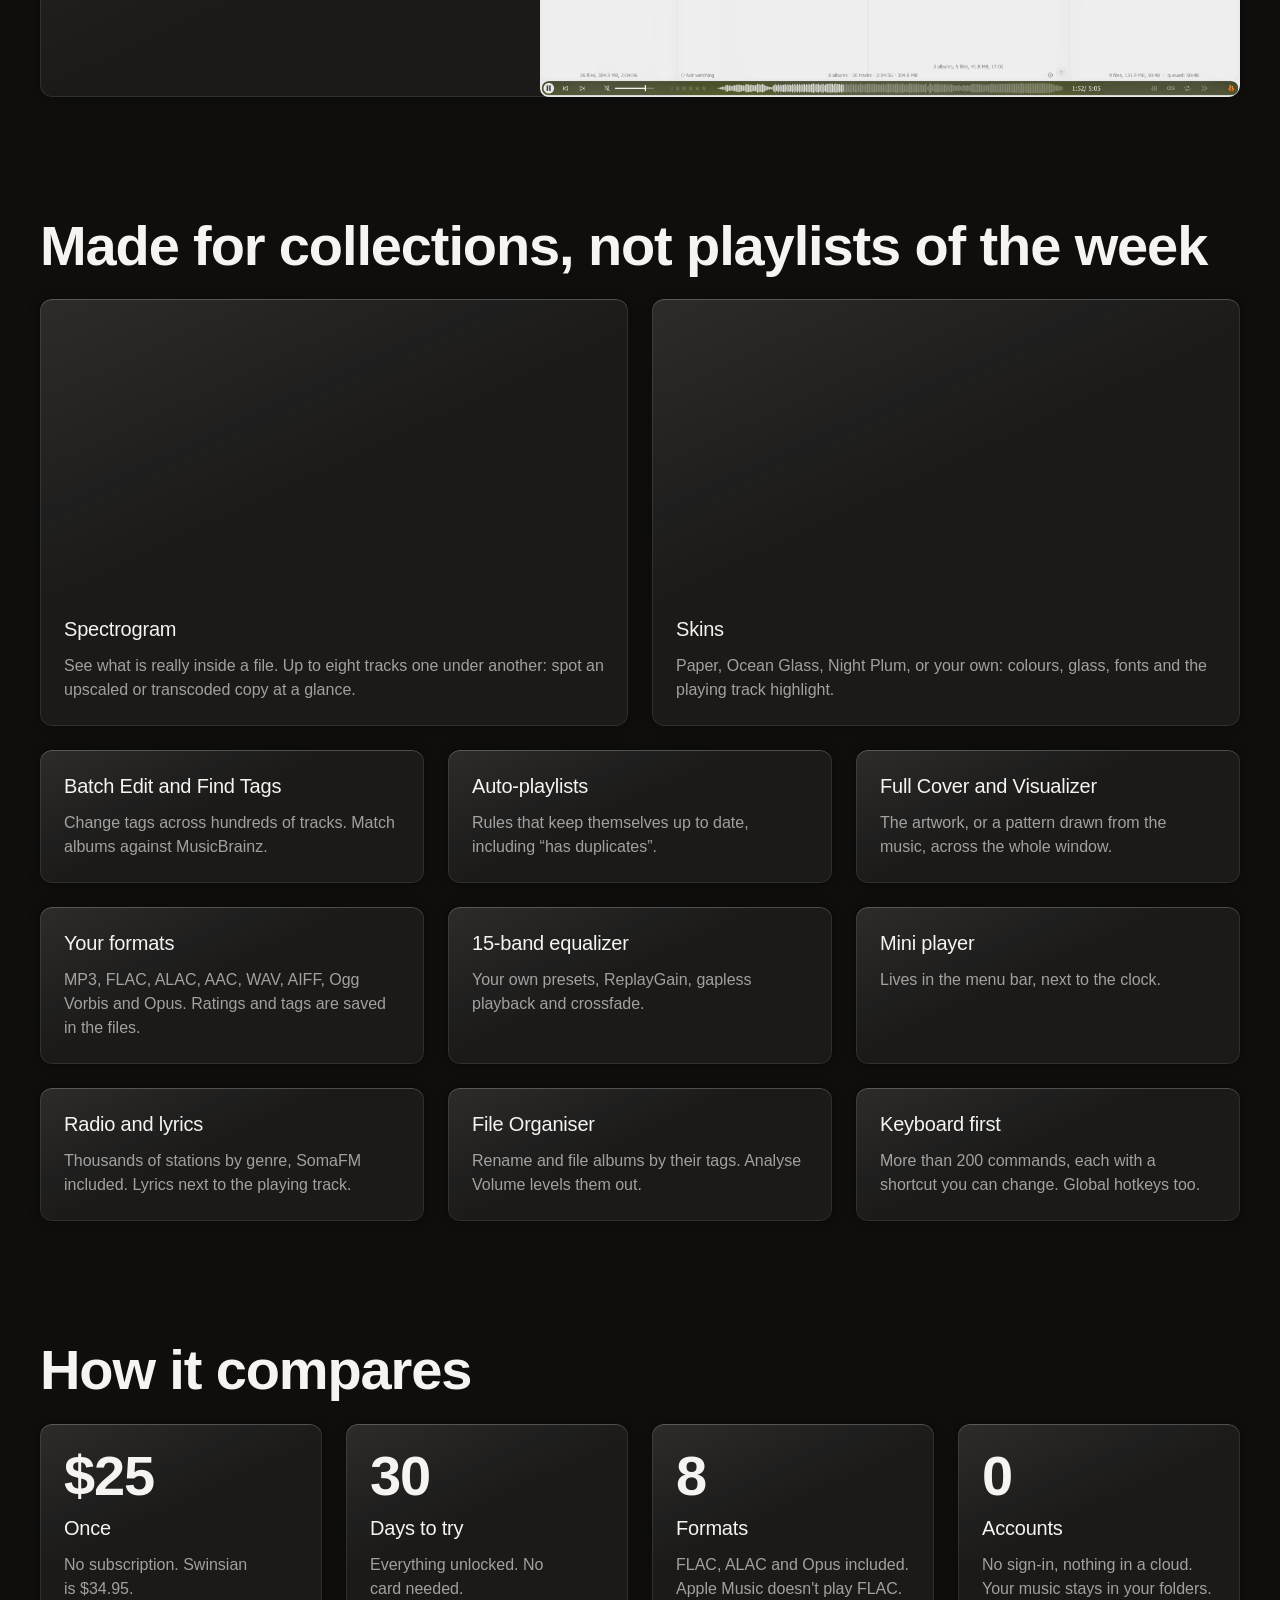
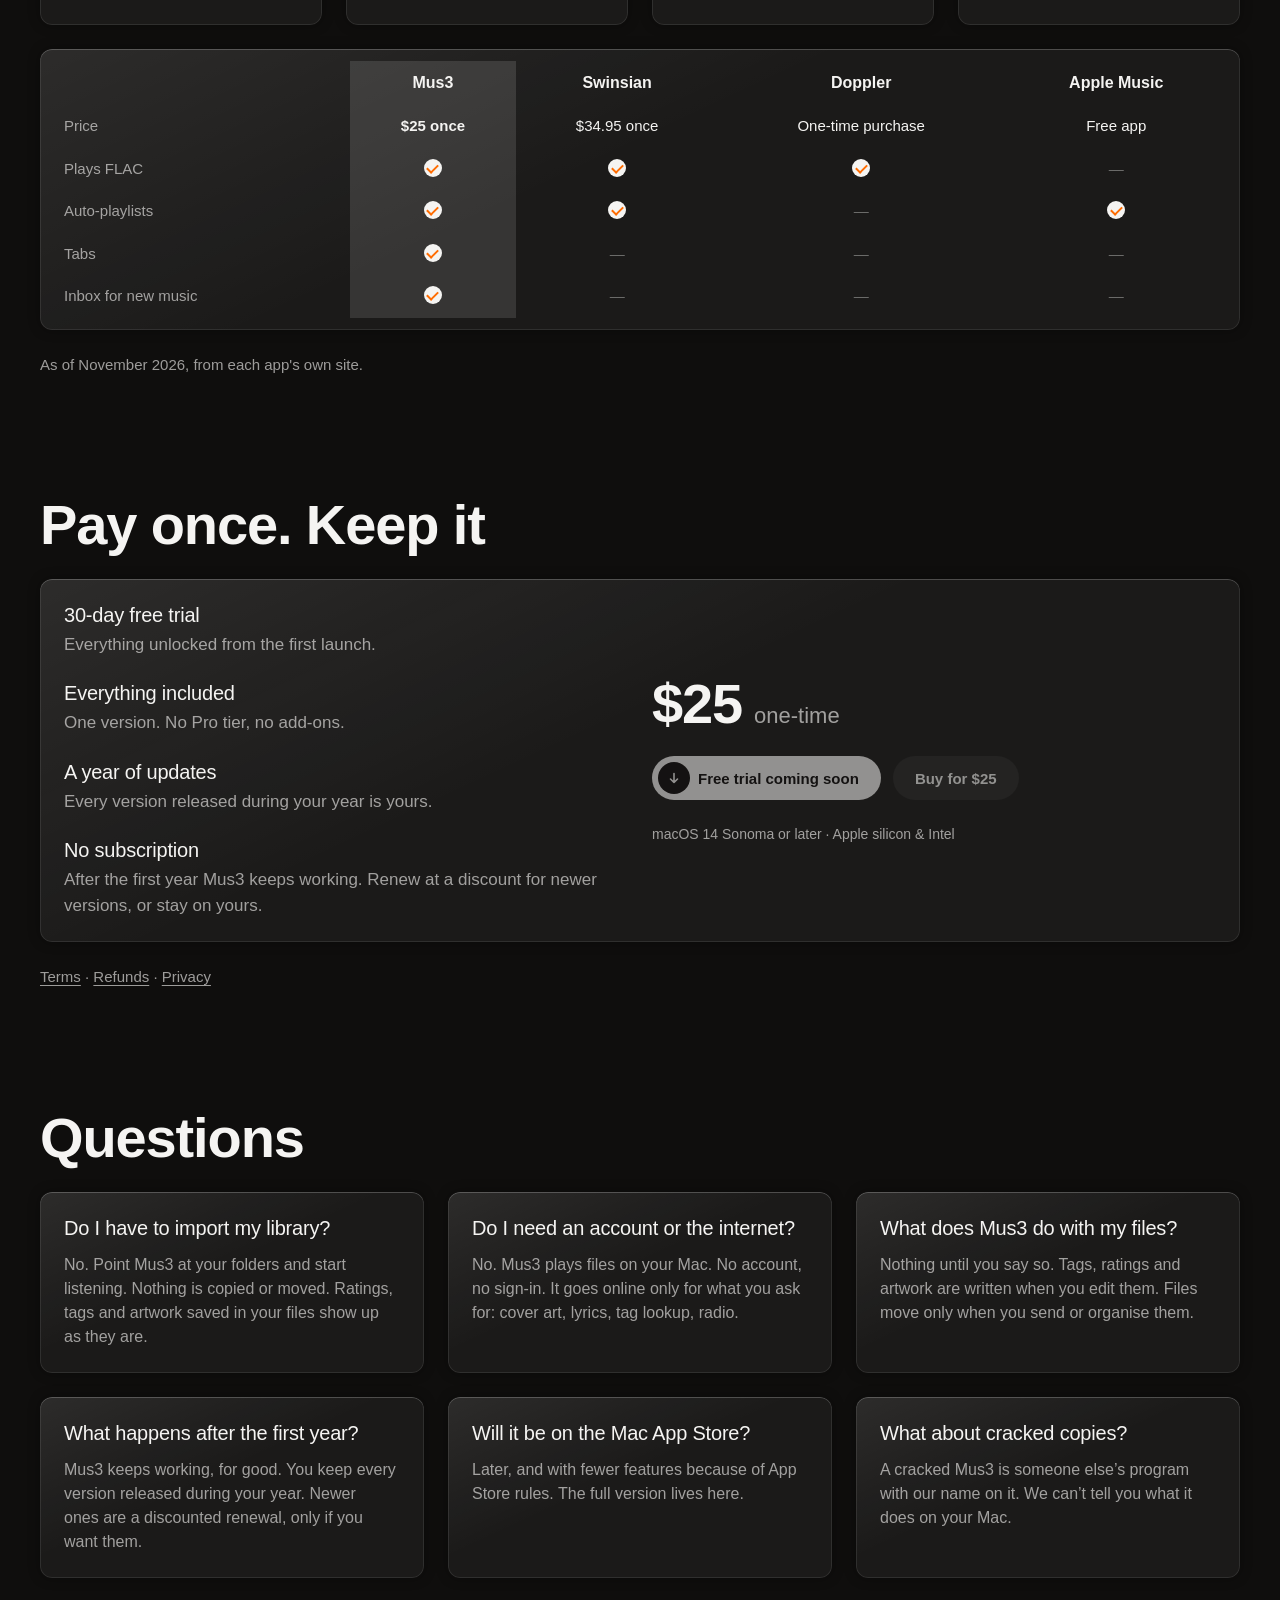
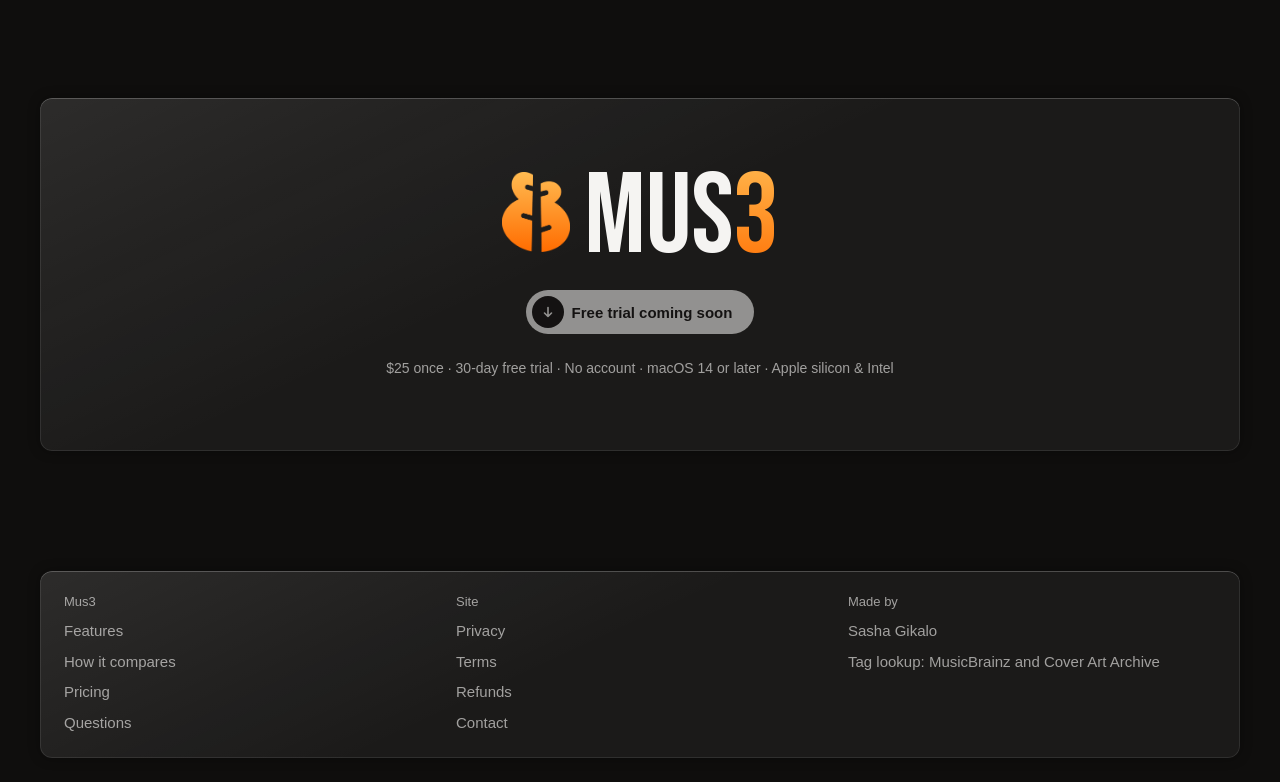
==== commit 897fd41a: "New Mus3 icons: mark, favicons, link preview; player frames with the new mark Co-Authored-By: Claude" ====
--- a/index.html
+++ b/index.html
@@ -76,7 +76,7 @@
   --c1: #FFBB51;
   --c2: #FF6C00;
   --mark: linear-gradient(var(--c1), var(--c2));
-  --mark-ratio: calc(647 / 761);   /* знак assets/symbol.png: ширина к высоте */
+  --mark-ratio: calc(647 / 749);   /* знак assets/symbol.png: ширина к высоте */
 
   --sans: -apple-system, BlinkMacSystemFont, "SF Pro Display", "Helvetica Neue", sans-serif;   /* системный: со стороны ничего не грузится */
   --display: "Bebas Neue", "Impact", var(--sans);
@@ -211,7 +211,7 @@
   --t-mark: calc(.5s * var(--tempo));
   --t-glow: 1.4s;                              /* свечение разгорается */
   --t-breath: 6s;                              /* и дальше дышит */
-  --mark-split: 52.5%;                           /* где ствол делит знак */
+  --mark-split: 51%;                             /* где ствол делит знак */
   --mark-rise: 22%;                            /* откуда поднимается половина */
   --glow-a: .34;                               /* сила свечения */
 }
@@ -388,7 +388,7 @@
     <p class="scene-line" data-scene-line aria-live="polite"></p>
     <div class="mock" data-mock>
       <div class="win">
-        <img class="frame on" src="assets/mock/L0.avif?5" alt="Mus3 window: library on the left, album covers in the middle, playlist on the right">
+        <img class="frame on" src="assets/mock/L0.avif?6" alt="Mus3 window: library on the left, album covers in the middle, playlist on the right">
         <img class="frame" alt="">
         <video class="vis" src="assets/mock/visualizer.mp4?2" muted loop playsinline preload="none"></video>
       </div>
@@ -399,7 +399,7 @@
       <span class="keys" aria-hidden="true"></span>
     </div>
     <!-- Телефон: вместо живого макета и фишек — один снимок окна (как у Sapfire) -->
-    <img class="still" src="assets/mock/C0.avif?5" width="2400" height="1500" alt="Mus3 window: Tag Tree on the left, album covers with an open album, playlist on the right">
+    <img class="still" src="assets/mock/C0.avif?6" width="2400" height="1500" alt="Mus3 window: Tag Tree on the left, album covers with an open album, playlist on the right">
   </header>
 
   <!-- 2. Inbox — последнее слово второй строки слогана и то, чего в первом экране нет. Снимок настоящий (tools/shoot) -->
@@ -410,7 +410,7 @@
         <p class="lead">Tag it, check it, then send it to your library, renamed and filed your way.</p>
         <p class="quiet">Your library stays clean: nothing gets in half‑tagged, and files move only when you send them.</p>
       </div>
-      <img class="pic" src="assets/shots/inbox.avif?2" width="2400" height="1500" decoding="async" alt="Mus3 Inbox: new albums grouped by artist, waiting to be tagged">
+      <img class="pic" src="assets/shots/inbox.avif?3" width="2400" height="1500" decoding="async" alt="Mus3 Inbox: new albums grouped by artist, waiting to be tagged">
     </div>
   </section>
 
@@ -423,7 +423,7 @@
         <figcaption><h3>Spectrogram</h3><p>See what is really inside a file. Up to eight tracks one under another: spot an upscaled or transcoded copy at a glance.</p></figcaption>
       </figure>
       <figure class="block tile" data-reveal style="--i: 1">
-        <img class="pic" src="assets/shots/night.avif?2" width="1440" height="900" decoding="async" loading="lazy" alt="Mus3 with the Night Plum skin">
+        <img class="pic" src="assets/shots/night.avif?3" width="1440" height="900" decoding="async" loading="lazy" alt="Mus3 with the Night Plum skin">
         <figcaption><h3>Skins</h3><p>Paper, Ocean Glass, Night Plum, or your own: colours, glass, fonts and the playing track highlight.</p></figcaption>
       </figure>
     </div>
@@ -658,6 +658,6 @@
   el.addEventListener('pointerleave', () => { want = 0; });
 })();
 </script>
-<script src="assets/mock.js?6"></script>
+<script src="assets/mock.js?7"></script>
 </body>
 </html>
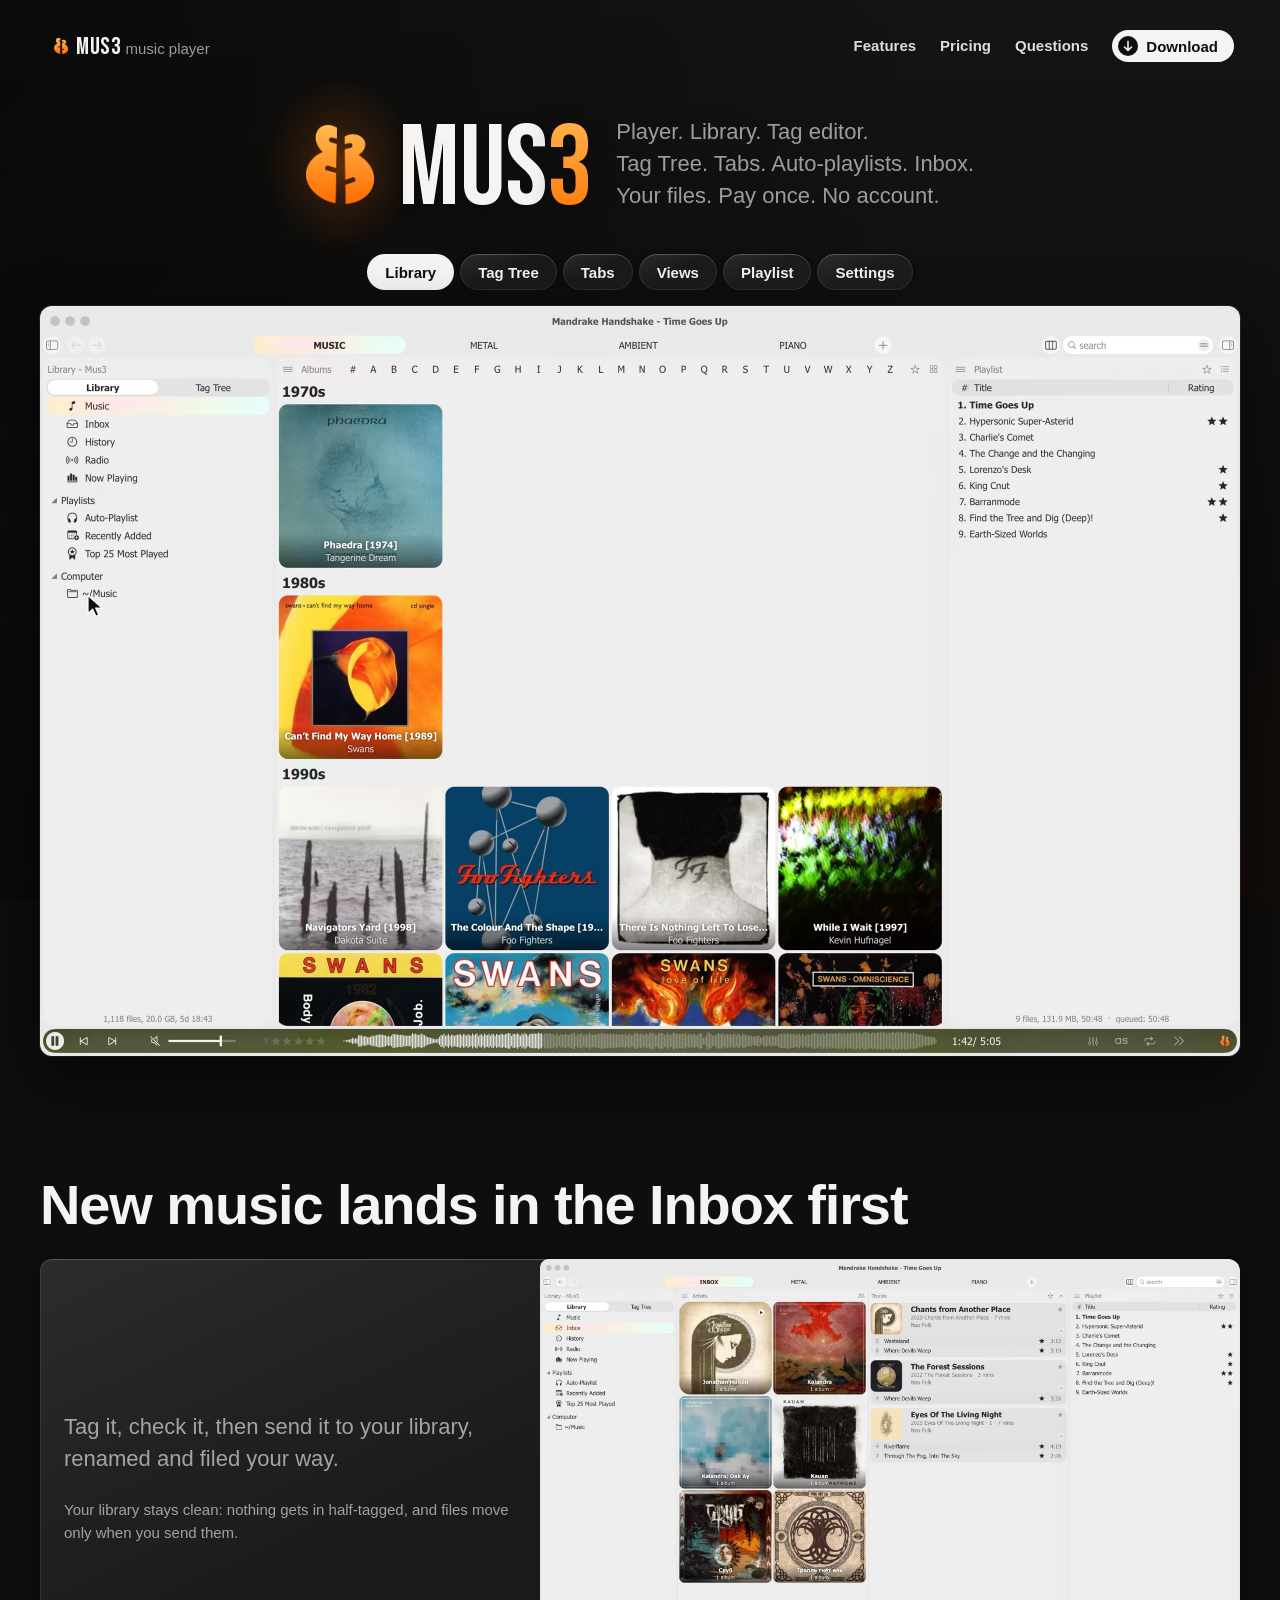
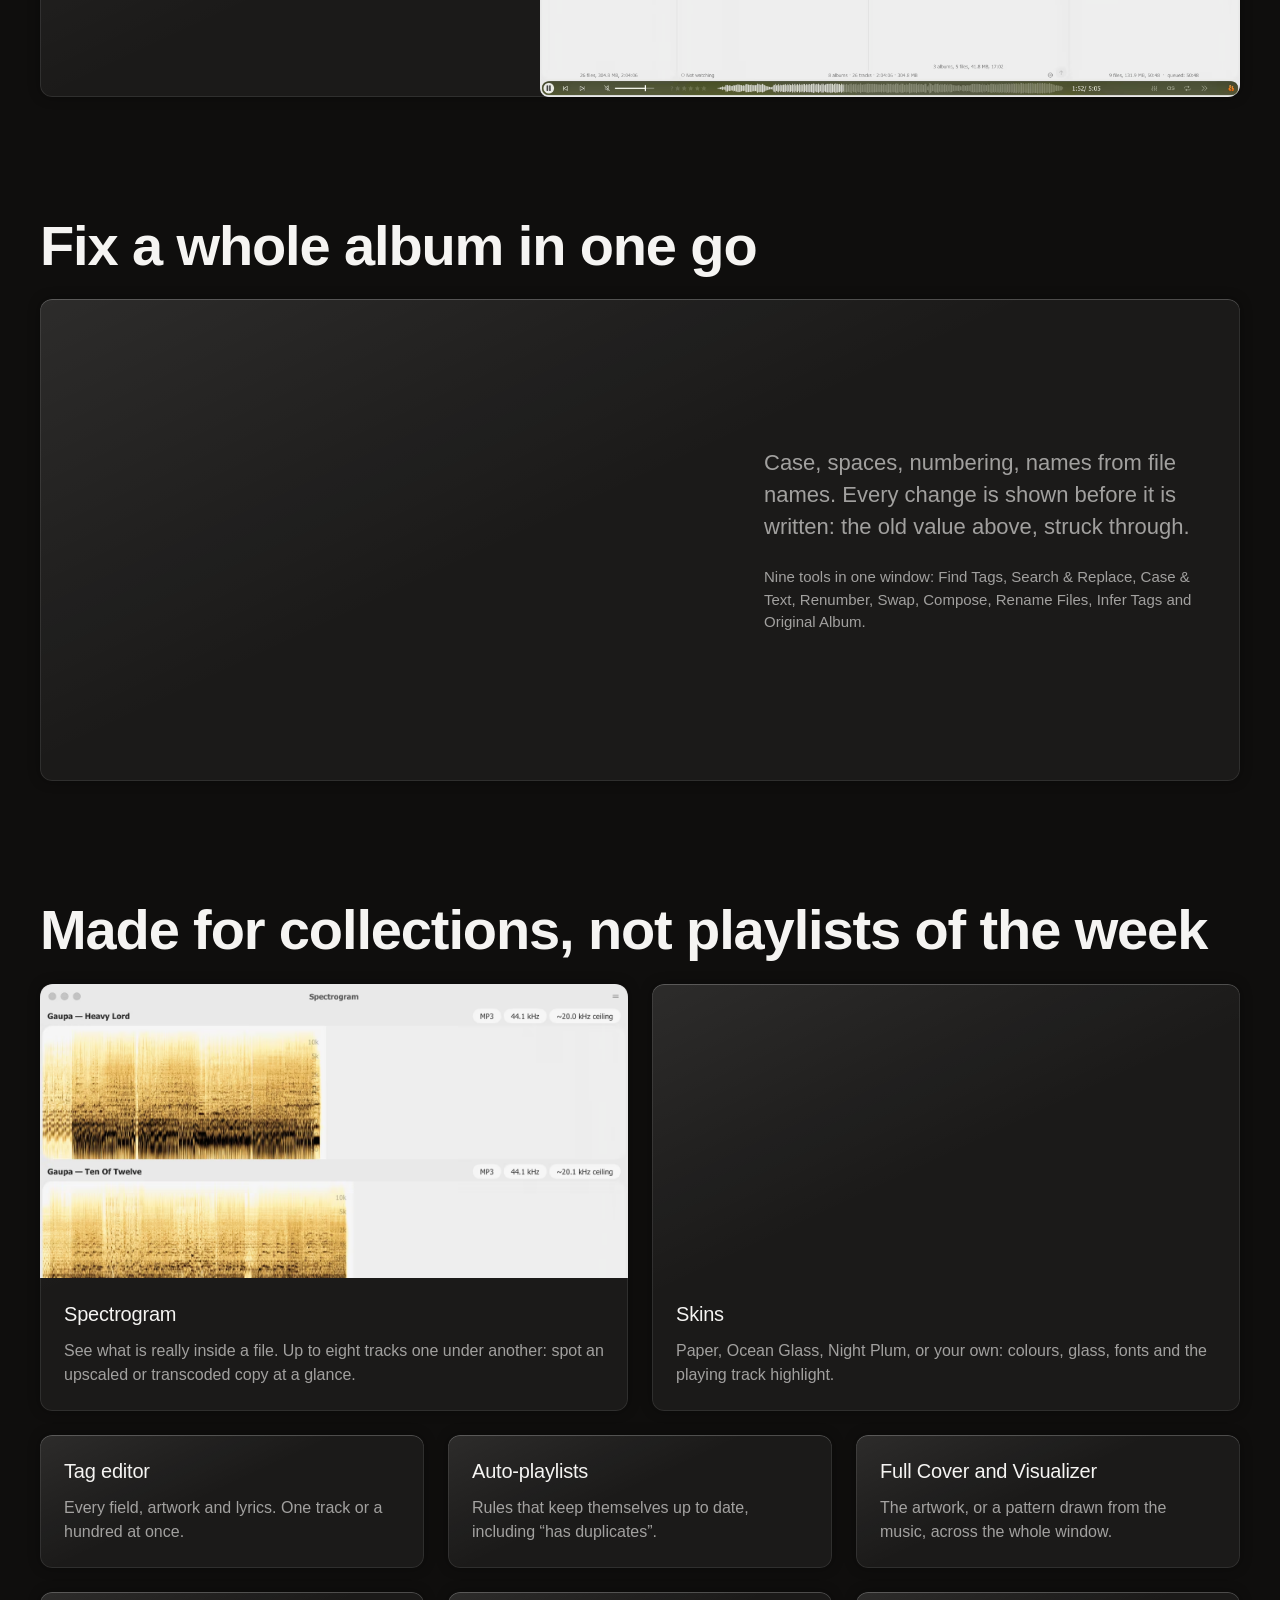
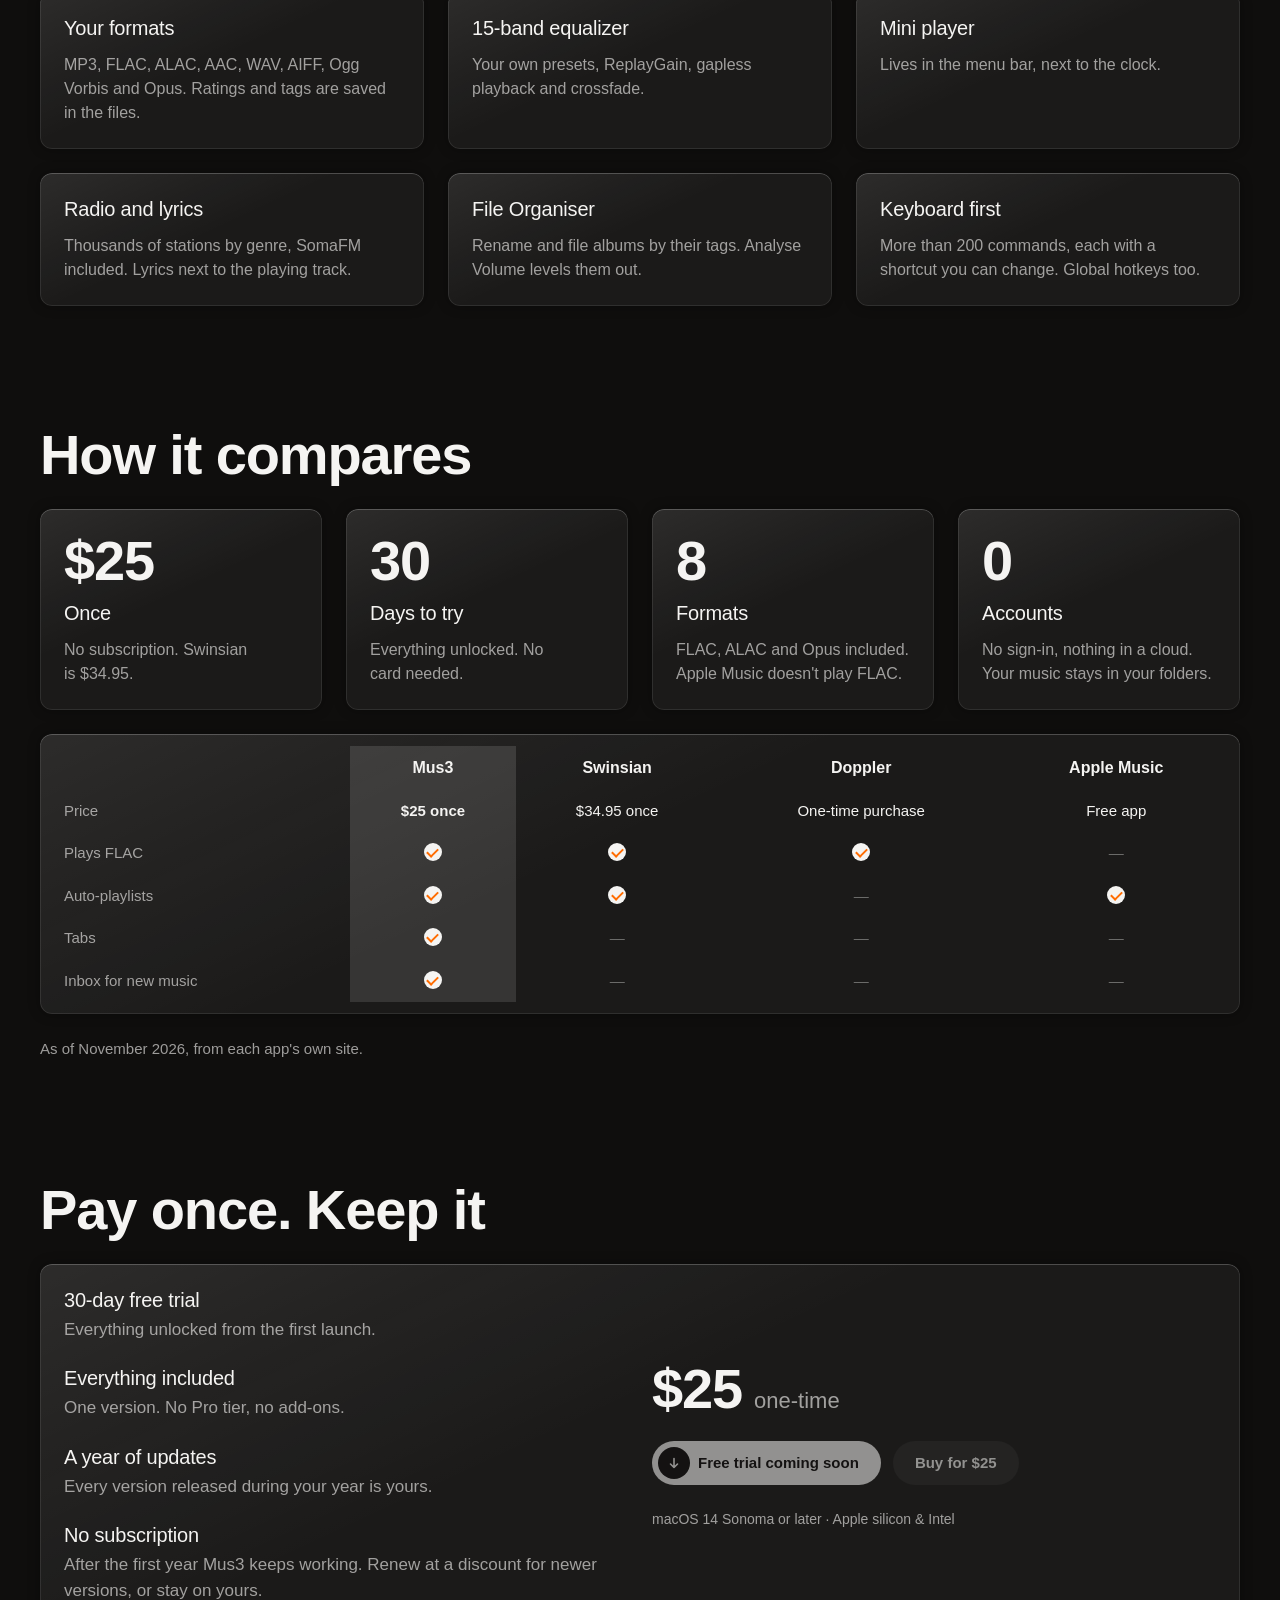
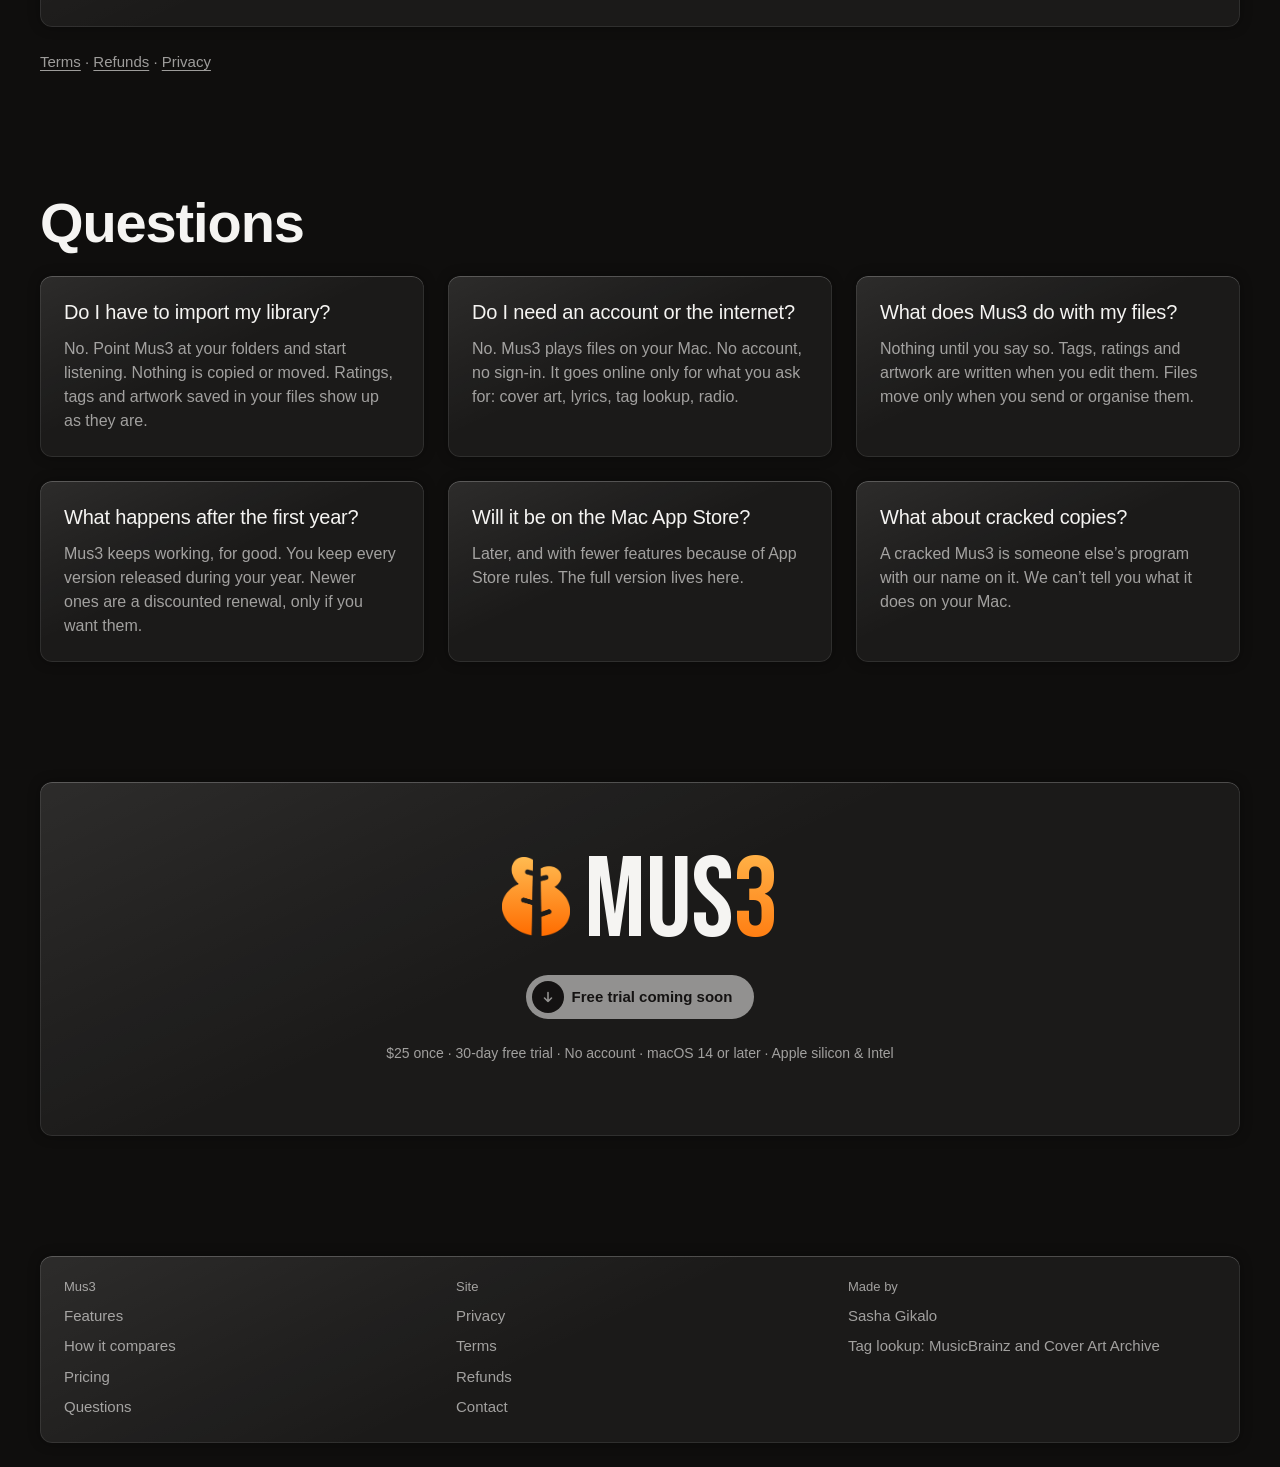
==== commit 7c22c285: "Batch Edit section with a real screenshot Co-Authored-By: Claude Opus 5.5 <noreply@anthropic.com>" ====
--- a/index.html
+++ b/index.html
@@ -305,12 +305,14 @@
 .duo .text { display: grid; gap: var(--m); align-content: center; padding: var(--m); }
 .pic { display: block; width: 100%; height: auto; }
 .duo .pic { height: 100%; object-fit: cover; object-position: left top; }
+.duo.flip { grid-template-columns: 7fr 5fr; }   /* снимок слева, текст справа — чередуется с соседним разделом */
+.duo.flip .pic { object-position: right top; }
 /* 3. Остальное: два снимка с подписью, под ними плитки */
 .shots2 { display: grid; grid-template-columns: 1fr 1fr; gap: var(--m); }
 .shots2 .tile { padding: 0; overflow: hidden; gap: 0; }
 .shots2 .pic { aspect-ratio: 2 / 1; object-fit: cover; object-position: left top; }
 .shots2 figcaption { display: grid; gap: calc(var(--m) / 2); padding: var(--m); }
-@media (max-width: 900px) { .duo, .shots2 { grid-template-columns: 1fr; } .duo .pic { height: auto; } }
+@media (max-width: 900px) { .duo, .duo.flip, .shots2 { grid-template-columns: 1fr; } .duo .pic { height: auto; } .duo.flip .text { order: -1; } }   /* телефон: текст над снимком, как в соседнем разделе */
 .more { margin-top: var(--m); }
 
 /* 4. Сравнение: четыре цифры (кеглем заголовка раздела) и таблица в блоке; столбец Mus3 светлее, без линий между строками */
@@ -414,6 +416,18 @@
     </div>
   </section>
 
+  <!-- 2a. Batch Edit — снимок настоящего окна на копии альбома с испорченными тегами (tools/shoot/messtags.py): Case & Text, Title Case + подчёркивания → пробелы -->
+  <section id="batch">
+    <div class="head"><h2>Fix a whole album in one go</h2></div>
+    <div class="block duo flip" data-reveal>
+      <img class="pic" src="assets/shots/batch-edit.avif" width="1650" height="1136" decoding="async" loading="lazy" alt="Mus3 Batch Edit: lowercase titles with underscores turned into Title Case, old values struck through above the new ones">
+      <div class="text">
+        <p class="lead">Case, spaces, numbering, names from file names. Every change is shown before it is written: the old value above, struck through.</p>
+        <p class="quiet">Nine tools in one window: Find Tags, Search &amp; Replace, Case &amp; Text, Renumber, Swap, Compose, Rename Files, Infer Tags and Original Album.</p>
+      </div>
+    </div>
+  </section>
+
   <!-- 3. Остальное — только то, чего нет в первом экране: два снимка и короткие плитки -->
   <section id="features">
     <div class="head"><h2>Made for collections, not playlists of the week</h2></div>
@@ -428,7 +442,7 @@
       </figure>
     </div>
     <div class="grid3 more">
-      <div class="block tile" data-reveal style="--i: 0"><h3>Batch Edit and Find Tags</h3><p>Change tags across hundreds of tracks. Match albums against MusicBrainz.</p></div>
+      <div class="block tile" data-reveal style="--i: 0"><h3>Tag editor</h3><p>Every field, artwork and lyrics. One track or a hundred at once.</p></div>
       <div class="block tile" data-reveal style="--i: 1"><h3>Auto‑playlists</h3><p>Rules that keep themselves up to date, including “has duplicates”.</p></div>
       <div class="block tile" data-reveal style="--i: 2"><h3>Full Cover and Visualizer</h3><p>The artwork, or a pattern drawn from the music, across the whole window.</p></div>
       <div class="block tile" data-reveal style="--i: 0"><h3>Your formats</h3><p>MP3, FLAC, ALAC, AAC, WAV, AIFF, Ogg Vorbis and Opus. Ratings and tags are saved in the files.</p></div>
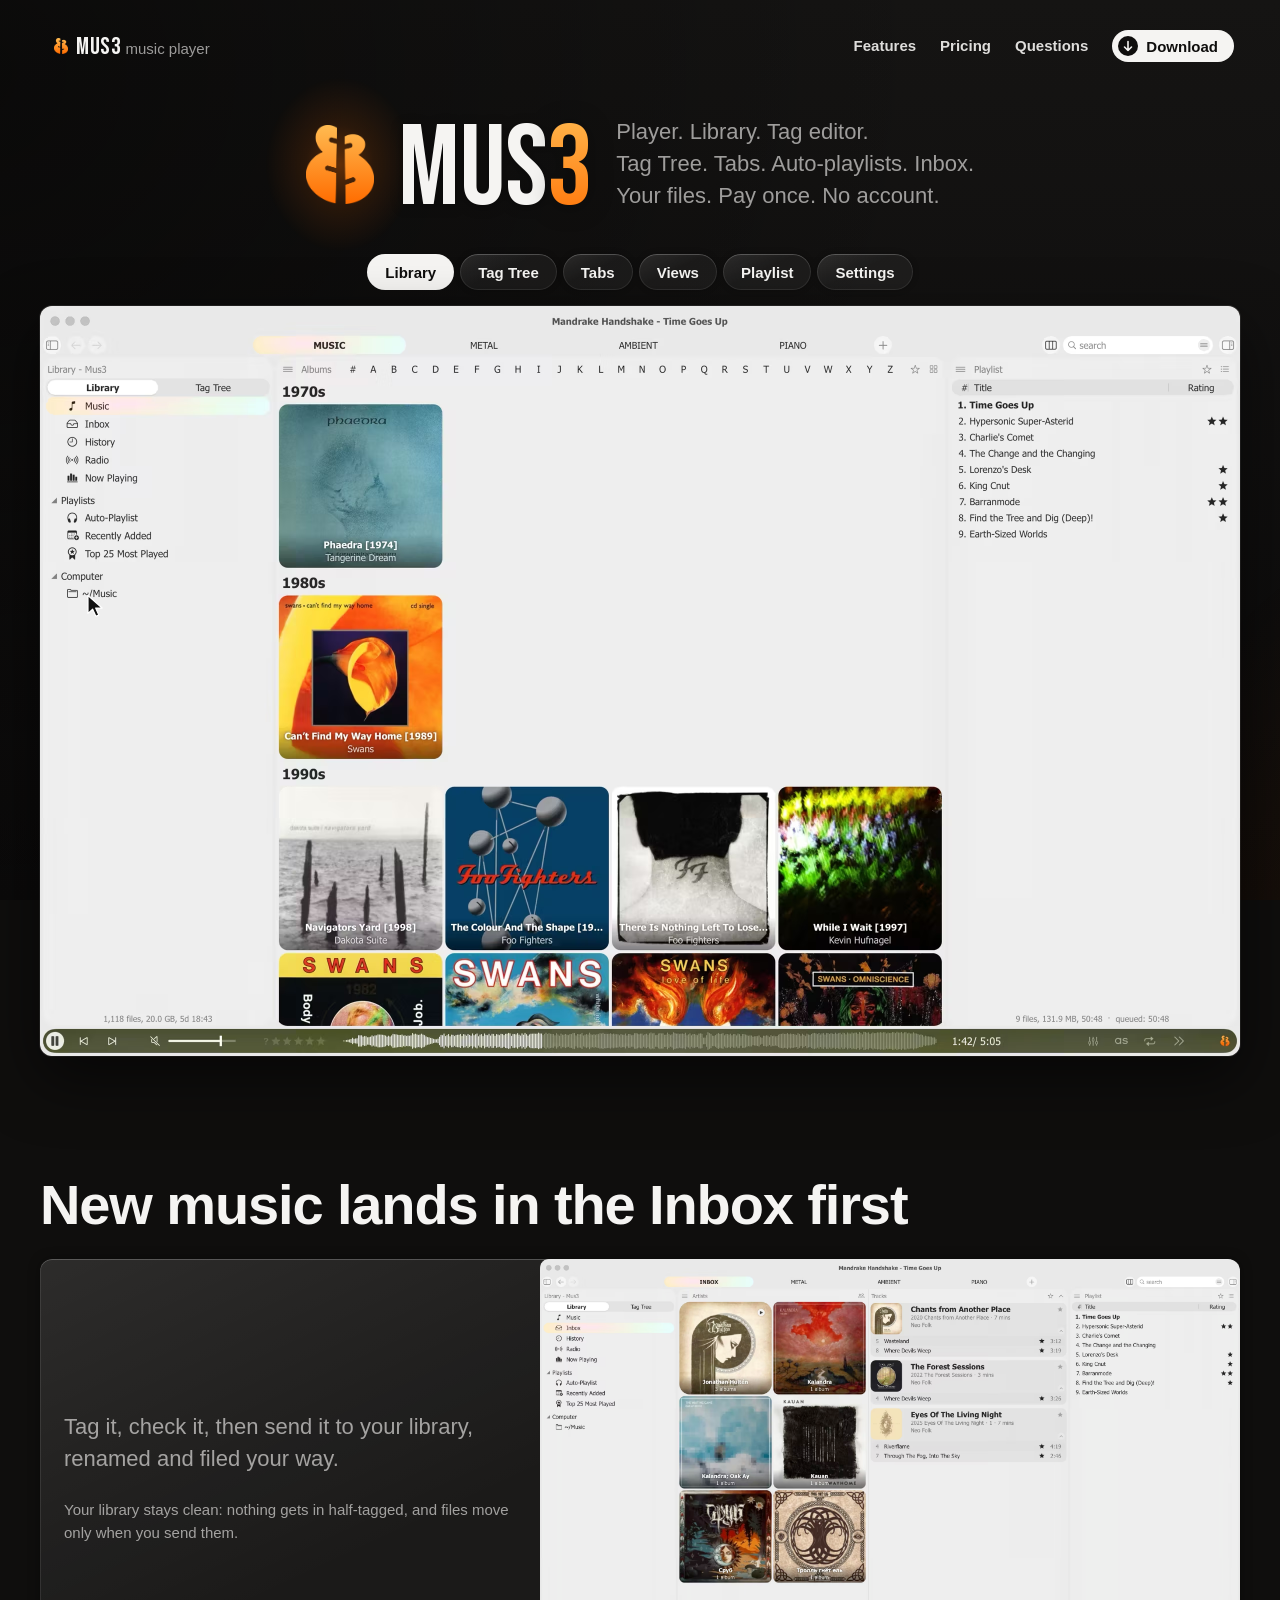
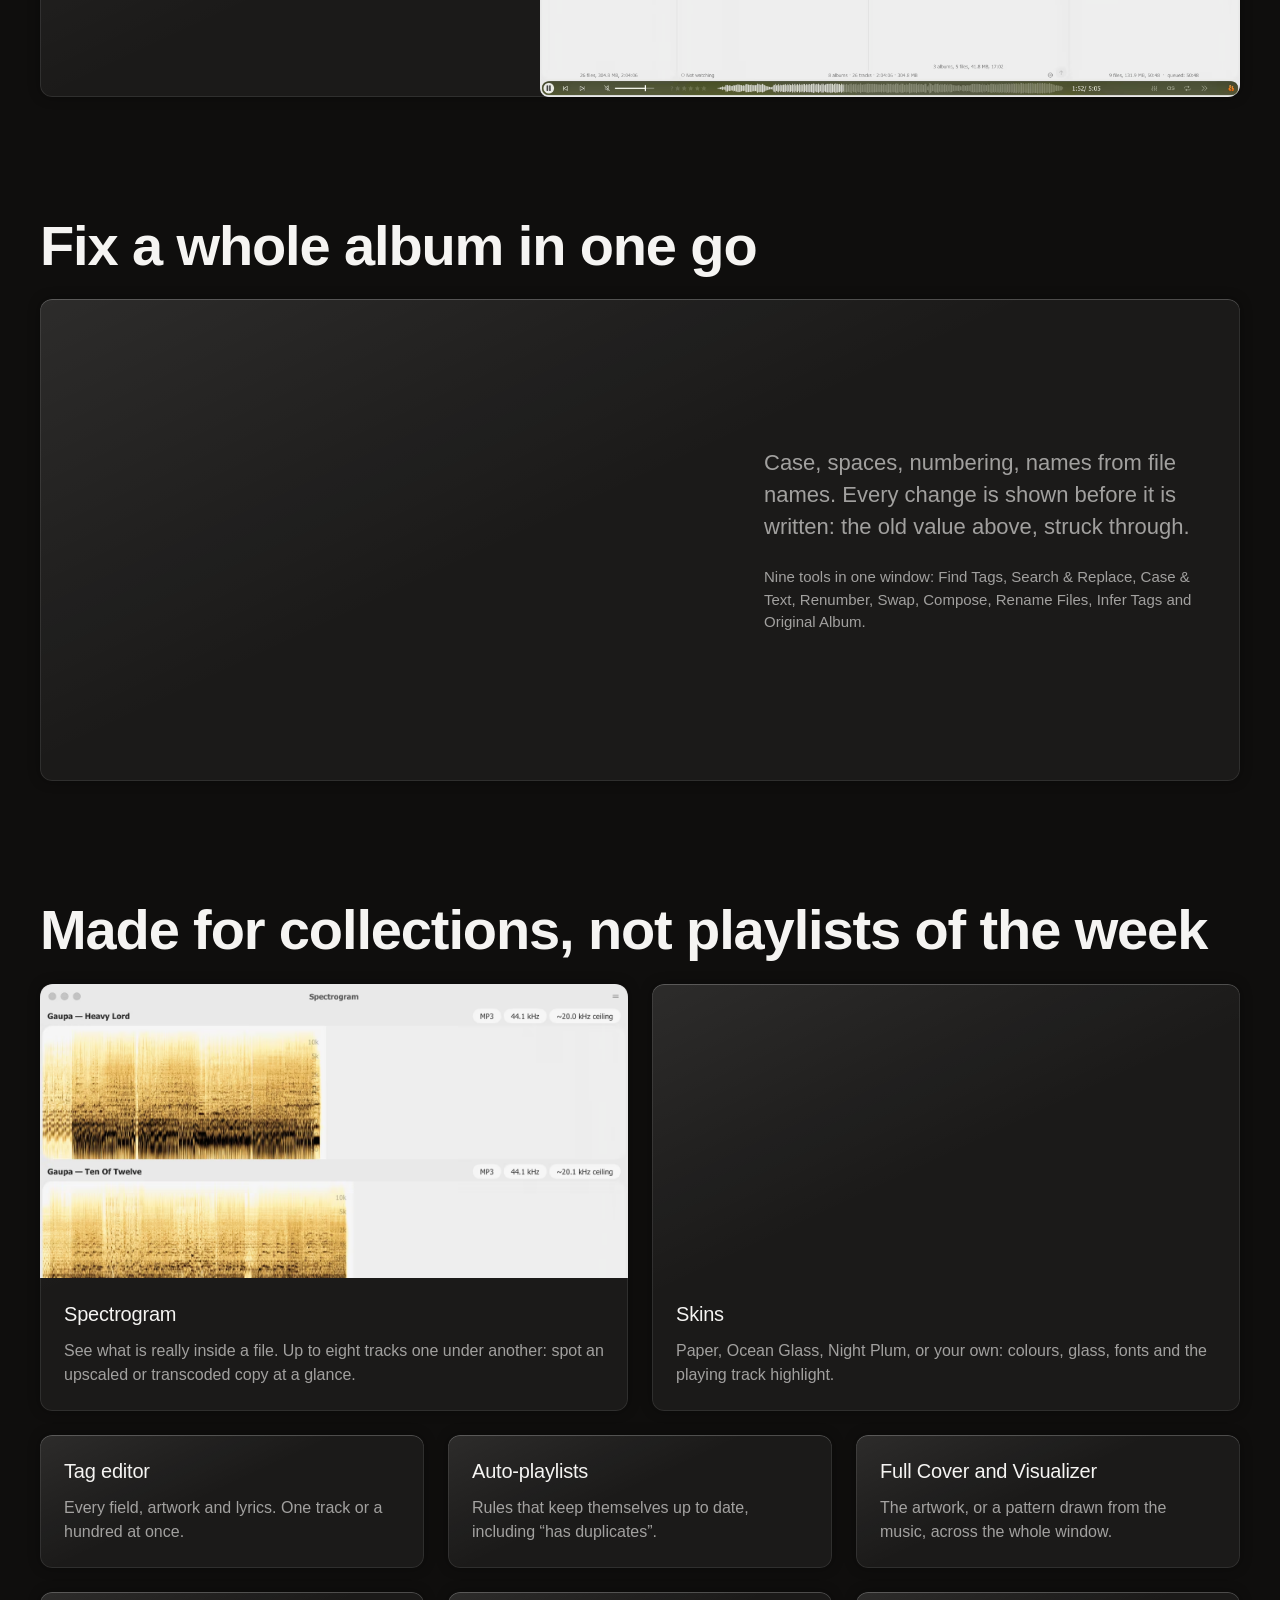
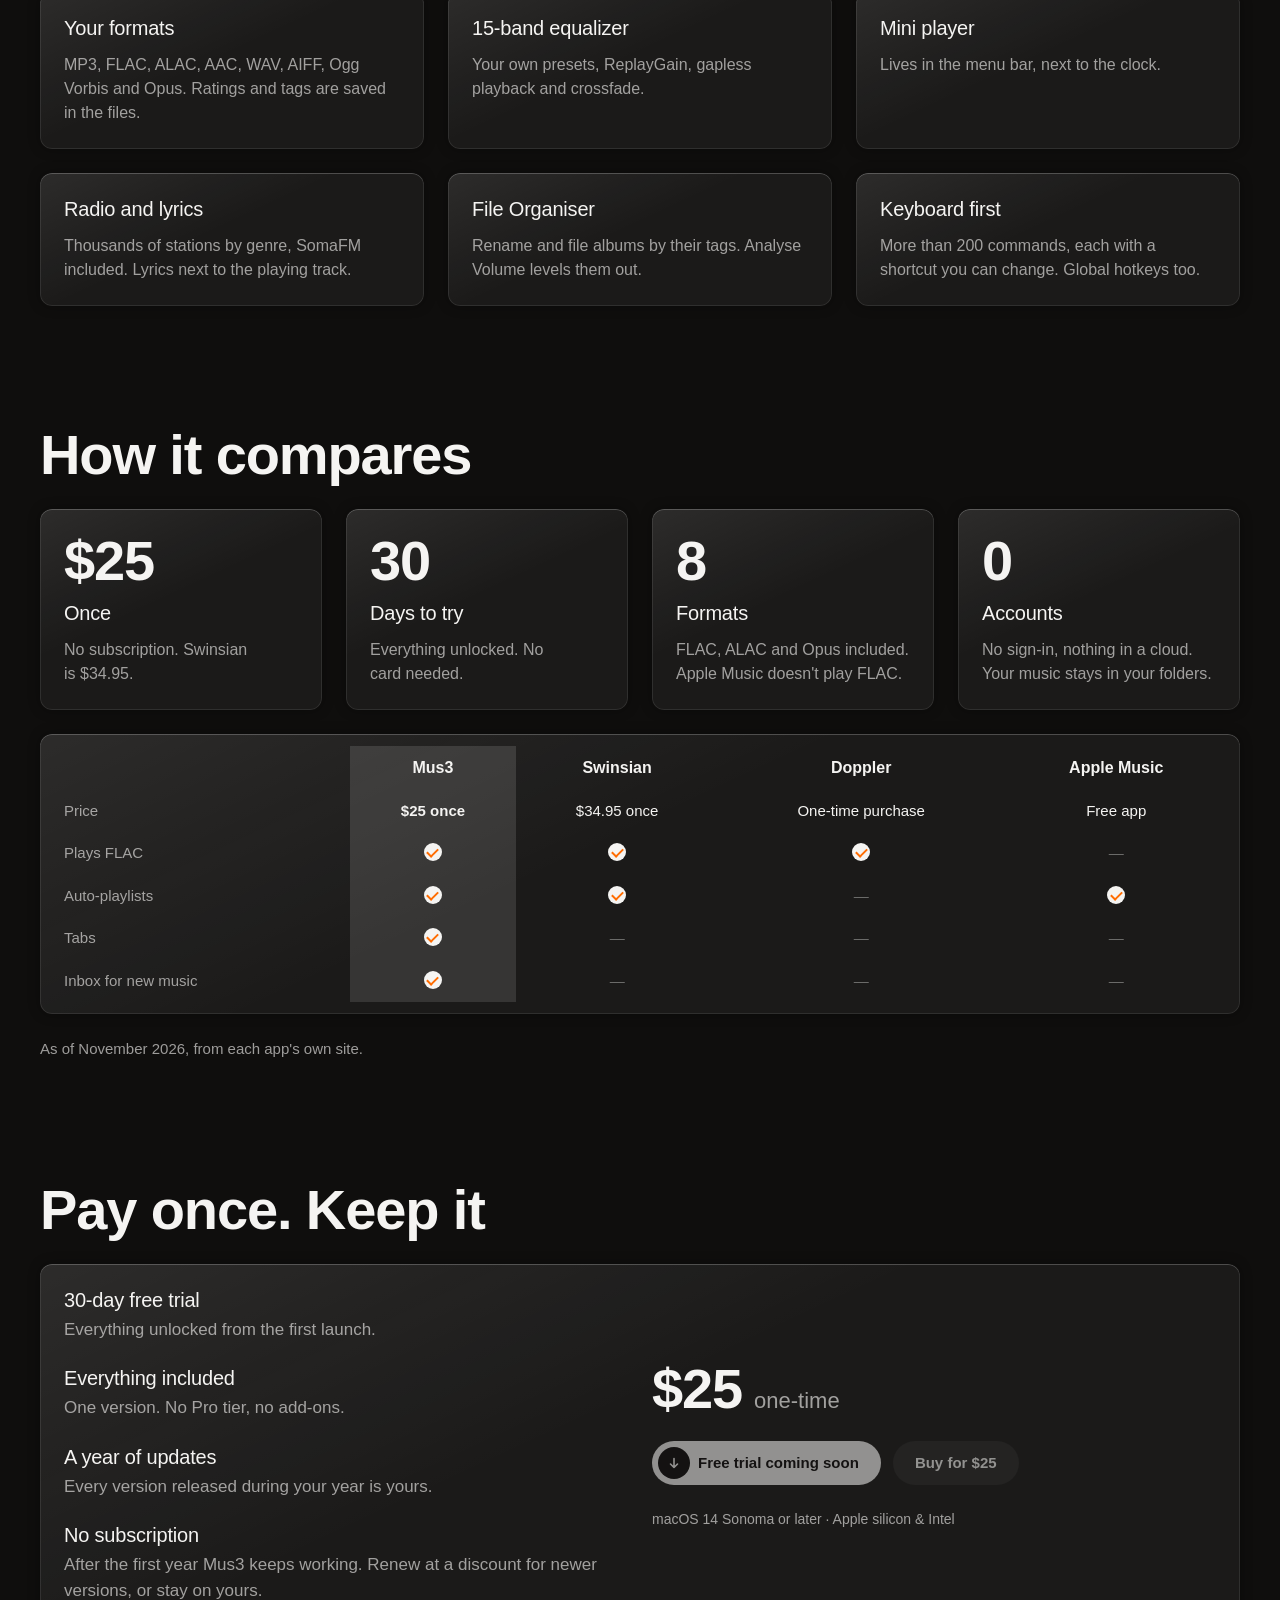
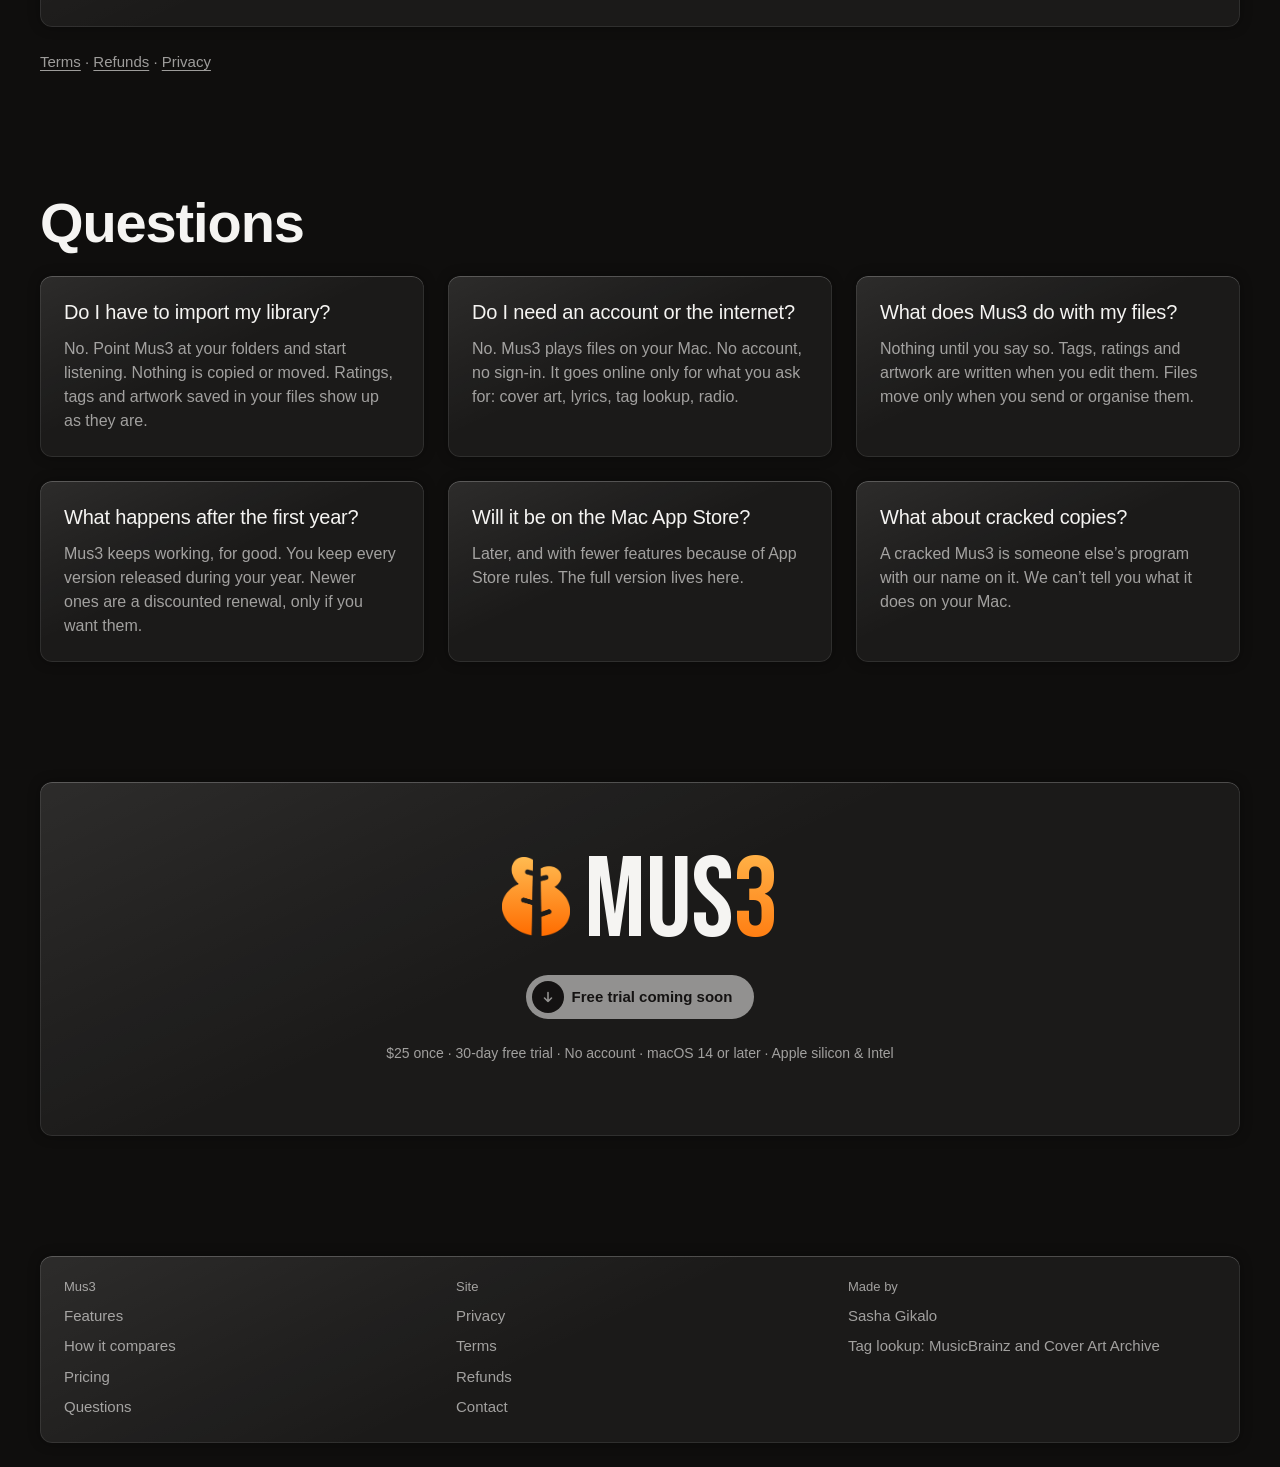
==== commit 03280f9f: "Logo animation, wind and leaves regardless of Reduce Motion Co-Authored-By: Claude Opus 5.5 <noreply" ====
--- a/index.html
+++ b/index.html
@@ -17,7 +17,7 @@
 <meta property="og:image:width" content="1200"><meta property="og:image:height" content="630">
 <meta name="twitter:card" content="summary_large_image">
 <meta name="theme-color" content="#0F0E0D">
-<script>/* Движение (знак, ветер, листья, макет, появление блоков) — только если в системе не включено «Уменьшить движение».
+<script>/* Движение макета, задника и появления блоков — только если в системе не включено «Уменьшить движение». Знак (появление, ветер, листья) — всегда (решение пользователя 26.11.2026).
    ?motion в адресе — включить принудительно: для проверки (панель браузера Claude включает «Уменьшить движение») */
 if (!matchMedia('(prefers-reduced-motion: reduce)').matches || new URLSearchParams(location.search).has('motion')) document.documentElement.classList.add('motion');</script>
 <!-- Для поисковиков: программа и вопросы (ответы — те же, что в #faq: менять вместе) -->
@@ -226,10 +226,10 @@
 .emblem { --leaf: 9%; }                        /* ширина листочка от ширины знака */
 .emblem .leaf { position: absolute; left: 0; top: 0; width: var(--leaf); aspect-ratio: 5 / 8; margin: calc(var(--leaf) * -.8) 0 0 calc(var(--leaf) * -.5);
   clip-path: polygon(50% 0, 100% 50%, 50% 100%, 0 50%); pointer-events: none; will-change: transform, opacity; }
-.motion .emblem .half { animation: half-in var(--t-in) var(--spring) both; }
-.motion .emblem .half.r { animation-delay: var(--t-step); }
-.motion .emblem .glow { animation: fade-in var(--t-glow) ease-out var(--t-stop) both, breath var(--t-breath) ease-in-out calc(var(--t-stop) + var(--t-glow)) infinite; }
-.motion .intro .name, .motion .intro .lead { animation: rise var(--t-mark) var(--spring) var(--t-stop) both; }
+.emblem .half { animation: half-in var(--t-in) var(--spring) both; }
+.emblem .half.r { animation-delay: var(--t-step); }
+.emblem .glow { animation: fade-in var(--t-glow) ease-out var(--t-stop) both, breath var(--t-breath) ease-in-out calc(var(--t-stop) + var(--t-glow)) infinite; }
+.intro .name, .intro .lead { animation: rise var(--t-mark) var(--spring) var(--t-stop) both; }
 @keyframes half-in { from { opacity: 0; transform: translateY(var(--mark-rise)); } 30% { opacity: 1; } }
 @keyframes fade-in { from { opacity: 0; } }
 @keyframes rise { from { opacity: 0; transform: translateY(.08em); } }
@@ -569,7 +569,7 @@
 <script>/* листочки слетают со знака под курсором, сам знак покачивается, как от ветра: ромбик появляется там, где курсор над кроной (по маске assets/symbol.png), и падает, качаясь */
 (() => {
   const el = document.querySelector('.emblem');
-  if (!el || !document.documentElement.classList.contains('motion')) return;
+  if (!el) return;   // знак живёт и при «Уменьшить движение»: появление короткое, листья и ветер — только в ответ на курсор
   const EVERY = 55, MAX = 36;                     // не чаще, мс; столько листочков разом
   const FALL = [1.1, 2.1], DRIFT = .7, SWAY = .22, LIFE = [1600, 2600];   // ближние листья: падение, снос и размах взмаха — в высотах знака; время, мс
   const C1 = [255, 187, 81], C2 = [255, 108, 0];  // --c1, --c2
